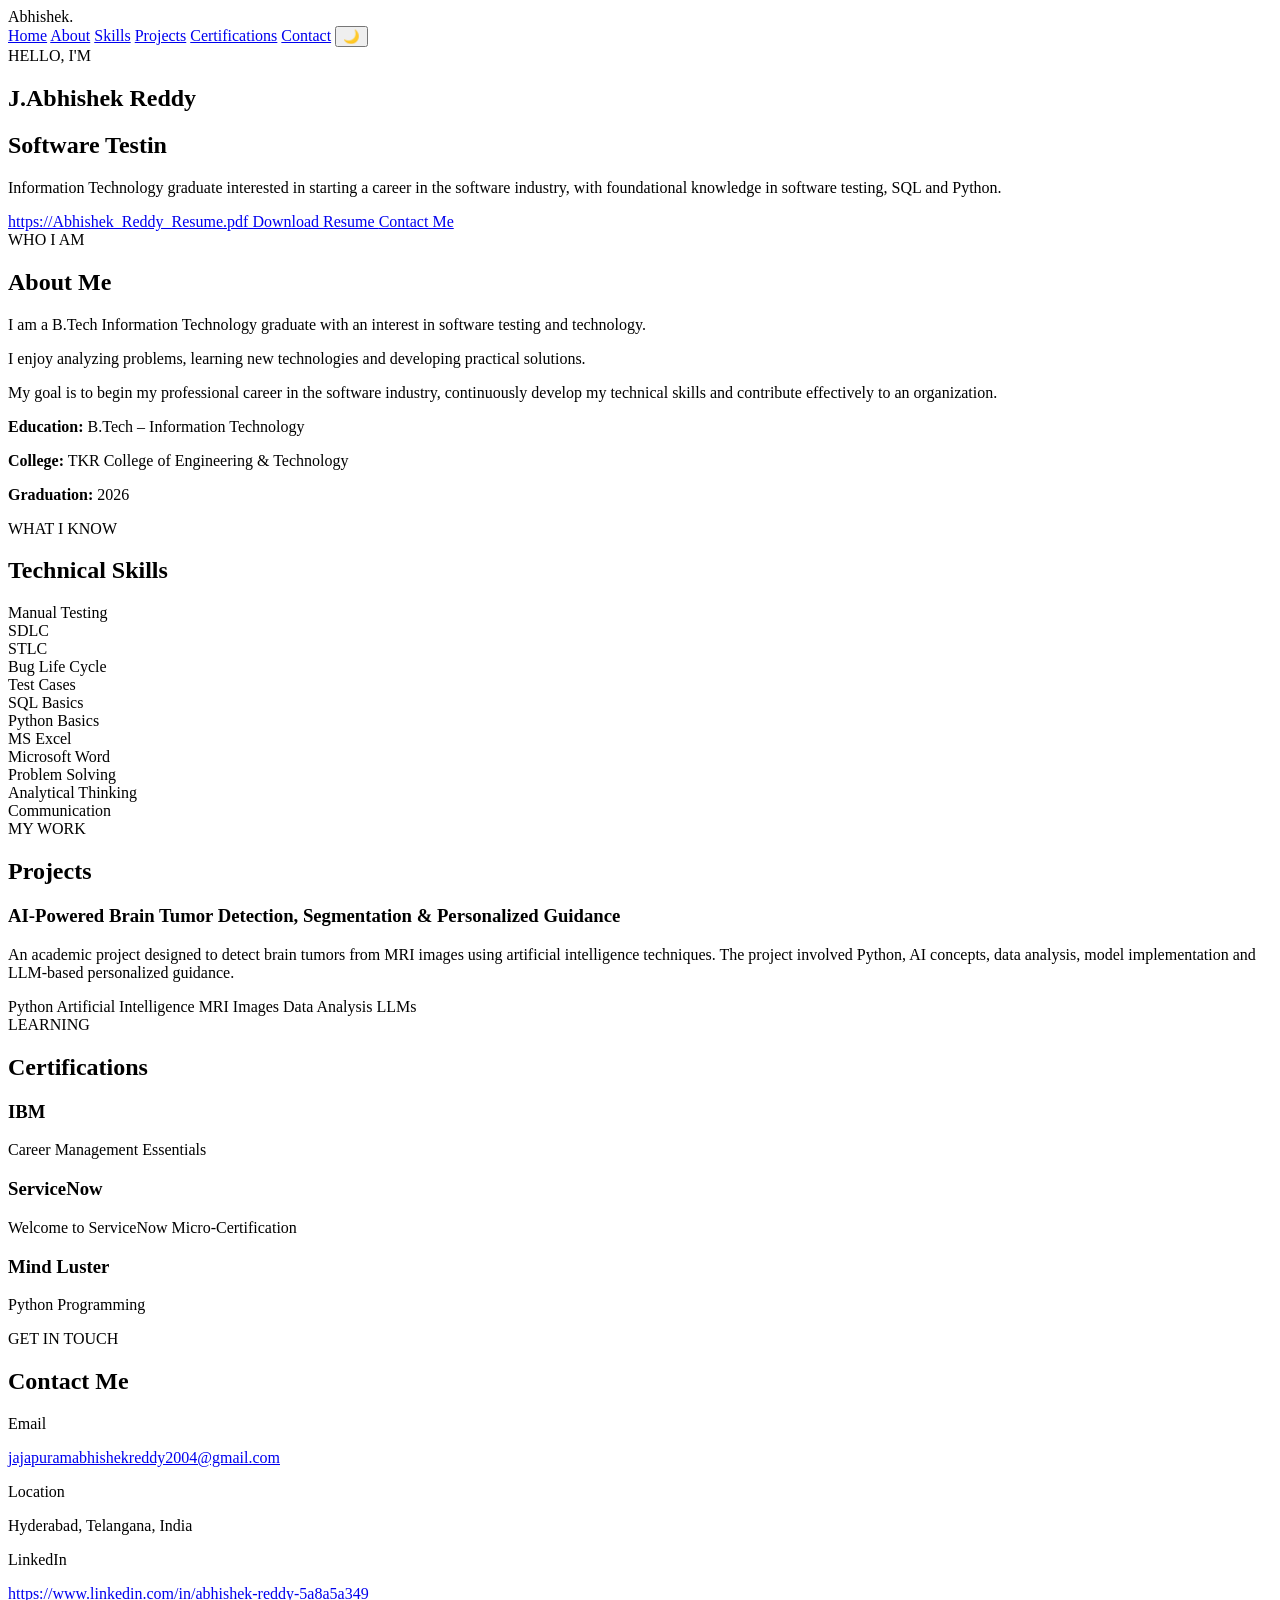
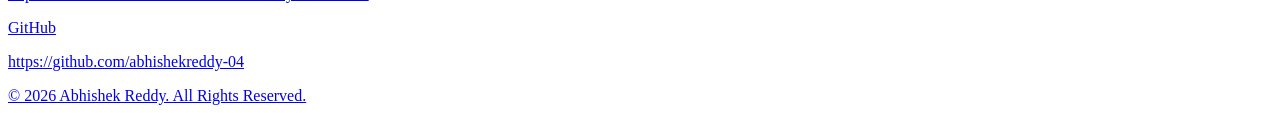
==== index.html @ 7a1afb16 "new commit" ====
<!DOCTYPE html>
<html lang="en">
<head>
  <meta charset="UTF-8" />
  <meta name="viewport"
  content="width=device-width, initial scale=1.0>

  <title>Abhishek Reddy | Portfolio</title>

 <link rel="stylesheet" href="style.css">
</head>
<body>
<nav>
  <div class="container nav-inner">

    <div class="logo">
      Abhishek<span>.</span>
    </div>

    <div class="nav-links">

      <a href="#home">Home</a>
      <a href="#about">About</a>
      <a href="#skills">Skills</a>
      <a href="#projects">Projects</a>
      <a href="#certifications">Certifications</a>
      <a href="#contact">Contact</a>
      
      <button class="theme-btn" onclick="toggleTheme()">🌙</button>

    </div>

  </div>
</nav>


<!-- HOME -->

<section class="hero" id="home">

  <div class="container hero-grid">

    <div>

      <div class="hello">HELLO, I'M</div>

      <h1>
        J.Abhishek
        <span class="gradient-text">Reddy</span>
      </h1>

      <h2 id="typing"></h2>

      <p>
        Information Technology graduate interested in starting
        a career in the software industry, with foundational
        knowledge in software testing, SQL and Python.
      </p>

      <div class="buttons">

        <a href="https://Abhishek_Reddy_Resume.pdf"
          target="_blank" class="btn btn-primary">
          https://Abhishek_Reddy_Resume.pdf
          Download Resume
        </a>

        <a href="#contact" class="btn">
          Contact Me
        </a>

      </div>

    </div>


    <div class="profile-box">

      <img
        src="profile.jpg"
        alt="Abhishek Reddy"
        onerror="this.style.display='none'"
      >

    </div>

  </div>

</section>


<!-- ABOUT -->

<section id="about" class="reveal">

  <div class="container">

    <div class="section-title">

      <span>WHO I AM</span>

      <h2>About Me</h2>

    </div>

    <div class="about-card">

      <p>
        I am a B.Tech Information Technology graduate with an
        interest in software testing and technology.
      </p>

      <p>
        I enjoy analyzing problems, learning new technologies
        and developing practical solutions.
      </p>

      <p>
        My goal is to begin my professional career in the
        software industry, continuously develop my technical
        skills and contribute effectively to an organization.
      </p>

      <p>
        <strong>Education:</strong>
        B.Tech – Information Technology
      </p>

      <p>
        <strong>College:</strong>
        TKR College of Engineering & Technology
      </p>

      <p>
        <strong>Graduation:</strong>
        2026
      </p>

    </div>

  </div>

</section>


<!-- SKILLS -->

<section id="skills" class="reveal">

  <div class="container">

    <div class="section-title">

      <span>WHAT I KNOW</span>

      <h2>Technical Skills</h2>

    </div>

    <div class="skills-grid">

      <div class="skill">Manual Testing</div>

      <div class="skill">SDLC</div>

      <div class="skill">STLC</div>

      <div class="skill">Bug Life Cycle</div>

      <div class="skill">Test Cases</div>

      <div class="skill">SQL Basics</div>

      <div class="skill">Python Basics</div>

      <div class="skill">MS Excel</div>

      <div class="skill">Microsoft Word</div>

      <div class="skill">Problem Solving</div>

      <div class="skill">Analytical Thinking</div>

      <div class="skill">Communication</div>

    </div>

  </div>

</section>


<!-- PROJECT -->

<section id="projects" class="reveal">

  <div class="container">

    <div class="section-title">

      <span>MY WORK</span>

      <h2>Projects</h2>

    </div>

    <div class="project-card">

      <h3>
        AI-Powered Brain Tumor Detection,
        Segmentation & Personalized Guidance
      </h3>

      <p>
        An academic project designed to detect brain tumors
        from MRI images using artificial intelligence techniques.
        The project involved Python, AI concepts, data analysis,
        model implementation and LLM-based personalized guidance.
      </p>

      <div class="tags">

        <span class="tag">Python</span>

        <span class="tag">Artificial Intelligence</span>

        <span class="tag">MRI Images</span>

        <span class="tag">Data Analysis</span>

        <span class="tag">LLMs</span>

      </div>

    </div>

  </div>

</section>


<!-- CERTIFICATIONS -->

<section id="certifications" class="reveal">

  <div class="container">

    <div class="section-title">

      <span>LEARNING</span>

      <h2>Certifications</h2>

    </div>

    <div class="cert-grid">

      <div class="certificate-card">

        <h3>IBM</h3>

        <p>
          Career Management Essentials
        </p>

      </div>


      <div class="certificate-card">

        <h3>ServiceNow</h3>

        <p>
          Welcome to ServiceNow Micro-Certification
        </p>

      </div>


      <div class="certificate-card">

        <h3>Mind Luster</h3>

        <p>
          Python Programming
        </p>

      </div>

    </div>

  </div>

</section>


<!-- CONTACT -->

<section id="contact" class="reveal">

  <div class="container">

    <div class="section-title">

      <span>GET IN TOUCH</span>

      <h2>Contact Me</h2>

    </div>

    <div class="contact-grid">

      <div class="contact-card">

        <span>Email</span>

        <p>
          <a href="https://mailto:jajapuramabhishekreddy2004@gmail.com">
            jajapuramabhishekreddy2004@gmail.com
          </a>
        </p>

      </div>


      <div class="contact-card">

        <span>Location</span>

        <p>
          Hyderabad, Telangana, India
        </p>

      </div>


      <div class="contact-card">

        <span>LinkedIn</span>

        <p>
          <a href="https://www.linkedin.com/in/abhishek-reddy-5a8a5a349"
            tearget="_blank">
          https://www.linkedin.com/in/abhishek-reddy-5a8a5a349
        </p>

      </div>


      <div class="contact-card">

        <span>GitHub</span>

        <p>
          <a href="https://github.com/abhishekreddy-04"
            target="_blank">
            https://github.com/abhishekreddy-04
        </p>

      </div>

    </div>

  </div>

</section>


<footer>

  © 2026 Abhishek Reddy.
  All Rights Reserved.

</footer>


<script>

  /* DARK / LIGHT MODE */

  function toggleTheme() {

    document.body.classList.toggle("light");

    const button =
      document.querySelector(".theme-btn");

    if(document.body.classList.contains("light")) {

      button.textContent = "☀️";

    } else {

      button.textContent = "🌙";

    }

  }


  /* TYPING EFFECT */

  const roles = [

    "Software Testing Enthusiast",

    "IT Graduate",

    "Manual Testing Learner",

    "Technology Enthusiast"

  ];

  let roleIndex = 0;

  let charIndex = 0;

  let deleting = false;


  function typeEffect() {

    const element =
      document.getElementById("typing");

    const currentRole =
      roles[roleIndex];


    if(!deleting) {

      element.textContent =
        currentRole.substring(0, charIndex++);

      if(charIndex > currentRole.length) {

        deleting = true;

        setTimeout(typeEffect, 1200);

        return;

      }

    } else {

      element.textContent =
        currentRole.substring(0, charIndex--);

      if(charIndex < 0) {

        deleting = false;

        roleIndex =
          (roleIndex + 1) % roles.length;

      }

    }

    setTimeout(
      typeEffect,
      deleting ? 45 : 90
    );

  }

  typeEffect();


  /* SCROLL ANIMATION */

  const reveals =
    document.querySelectorAll(".reveal");


  function revealSections() {

    reveals.forEach(section => {

      const windowHeight =
        window.innerHeight;

      const sectionTop =
        section.getBoundingClientRect().top;

      if(sectionTop <
        windowHeight - 100) {

        section.classList.add("active");

      }

    });

  }

  window.addEventListener(
    "scroll",
    revealSections
  );

  revealSections();

</script>

</body>
</html>
---- style.css ----
* {
      margin: 0;
      padding: 0;
      box-sizing: border-box;
      scroll-behavior: smooth;
    }

    :root {
      --bg: #08111f;
      --bg2: #0d1728;
      --card: rgba(255, 255, 255, 0.06);
      --text: #f5f7fb;
      --muted: #aeb9ca;
      --primary: #43d9bd;
      --secondary: #4da3ff;
      --border: rgba(255, 255, 255, 0.12);
    }

    body.light {
      --bg: #f6f8fc;
      --bg2: #ffffff;
      --card: rgba(0, 0, 0, 0.04);
      --text: #142033;
      --muted: #596579;
      --border: rgba(0, 0, 0, 0.1);
    }

    body {
      font-family: Arial, Helvetica, sans-serif;
      background:
        radial-gradient(circle at 20% 10%, rgba(77, 163, 255, 0.13), transparent 30%),
        radial-gradient(circle at 80% 30%, rgba(67, 217, 189, 0.12), transparent 30%),
        var(--bg);
      color: var(--text);
      line-height: 1.6;
      transition: 0.3s;
    }

    a {
      text-decoration: none;
      color: inherit;
    }

    .container {
      width: min(1100px, 90%);
      margin: auto;
    }

    /* NAVBAR */

    nav {
      position: fixed;
      top: 0;
      width: 100%;
      z-index: 1000;
      background: rgba(8, 17, 31, 0.85);
      backdrop-filter: blur(15px);
      border-bottom: 1px solid var(--border);
    }

    body.light nav {
      background: rgba(255, 255, 255, 0.9);
    }

    .nav-inner {
      height: 72px;
      display: flex;
      justify-content: space-between;
      align-items: center;
    }

    .logo {
      font-size: 23px;
      font-weight: 800;
    }

    .logo span {
      color: var(--primary);
    }

    .nav-links {
      display: flex;
      gap: 25px;
      align-items: center;
    }

    .nav-links a {
      color: var(--muted);
      font-weight: 600;
      transition: 0.3s;
    }

    .nav-links a:hover {
      color: var(--primary);
    }

    .theme-btn {
      border: 1px solid var(--border);
      background: var(--card);
      color: var(--text);
      padding: 9px 12px;
      border-radius: 10px;
      cursor: pointer;
    }

    /* HERO */

    .hero {
      min-height: 100vh;
      display: flex;
      align-items: center;
      padding-top: 100px;
    }

    .hero-grid {
      display: grid;
      grid-template-columns: 1.3fr 0.7fr;
      align-items: center;
      gap: 60px;
    }

    .hello {
      color: var(--primary);
      font-weight: bold;
      margin-bottom: 10px;
    }

    h1 {
      font-size: clamp(42px, 7vw, 72px);
      line-height: 1.05;
      margin-bottom: 20px;
    }

    .gradient-text {
      background: linear-gradient(90deg, var(--primary), var(--secondary));
      -webkit-background-clip: text;
      color: transparent;
    }

    .hero h2 {
      font-size: 24px;
      margin-bottom: 20px;
    }

    .hero p {
      color: var(--muted);
      max-width: 650px;
      margin-bottom: 30px;
      font-size: 17px;
    }

    .buttons {
      display: flex;
      gap: 15px;
      flex-wrap: wrap;
    }

    .btn {
      display: inline-block;
      padding: 13px 22px;
      border-radius: 12px;
      font-weight: 700;
      transition: 0.3s;
      border: 1px solid var(--border);
    }

    .btn-primary {
      background: linear-gradient(90deg, var(--primary), var(--secondary));
      color: #04111d;
      border: none;
    }

    .btn:hover {
      transform: translateY(-3px);
    }

    .profile-box {
      display: flex;
      justify-content: center;
    }

    .profile-box img {
      width: 300px;
      height: 300px;
      object-fit: cover;
      border-radius: 50%;
      border: 5px solid var(--primary);
      box-shadow: 0 0 50px rgba(67, 217, 189, 0.25);
    }

    /* SECTIONS */

    section {
      padding: 90px 0;
    }

    .section-title {
      text-align: center;
      margin-bottom: 50px;
    }

    .section-title span {
      color: var(--primary);
      font-weight: bold;
    }

    .section-title h2 {
      font-size: 38px;
      margin-top: 5px;
    }

    .about-card,
    .project-card,
    .certificate-card,
    .contact-card {
      background: var(--card);
      border: 1px solid var(--border);
      border-radius: 20px;
      padding: 28px;
      transition: 0.3s;
    }

    .about-card:hover,
    .project-card:hover,
    .certificate-card:hover,
    .contact-card:hover {
      transform: translateY(-5px);
    }

    .about-card p {
      color: var(--muted);
      margin-bottom: 15px;
    }

    /* SKILLS */

    .skills-grid {
      display: grid;
      grid-template-columns: repeat(4, 1fr);
      gap: 18px;
    }

    .skill {
      background: var(--card);
      border: 1px solid var(--border);
      padding: 20px;
      text-align: center;
      border-radius: 15px;
      font-weight: bold;
      transition: 0.3s;
    }

    .skill:hover {
      transform: translateY(-5px);
      border-color: var(--primary);
    }

    /* PROJECT */

    .project-card h3 {
      font-size: 24px;
      margin-bottom: 15px;
    }

    .project-card p {
      color: var(--muted);
      margin-bottom: 20px;
    }

    .tags {
      display: flex;
      flex-wrap: wrap;
      gap: 10px;
    }

    .tag {
      background: rgba(67, 217, 189, 0.12);
      color: var(--primary);
      padding: 7px 12px;
      border-radius: 50px;
      font-size: 14px;
    }

    /* CERTIFICATIONS */

    .cert-grid {
      display: grid;
      grid-template-columns: repeat(3, 1fr);
      gap: 20px;
    }

    .certificate-card h3 {
      margin-bottom: 8px;
    }

    .certificate-card p {
      color: var(--muted);
    }

    /* CONTACT */

    .contact-grid {
      display: grid;
      grid-template-columns: repeat(2, 1fr);
      gap: 20px;
    }

    .contact-card span {
      color: var(--primary);
      font-weight: bold;
    }

    .contact-card p {
      margin-top: 5px;
      color: var(--muted);
    }

    /* FOOTER */

    footer {
      text-align: center;
      padding: 30px;
      border-top: 1px solid var(--border);
      color: var(--muted);
    }

    /* SCROLL ANIMATION */

    .reveal {
      opacity: 0;
      transform: translateY(30px);
      transition: 0.7s;
    }

    .reveal.active {
      opacity: 1;
      transform: translateY(0);
    }

    /* RESPONSIVE */

    @media(max-width: 850px) {

      .nav-links a {
        display: none;
      }

      .hero-grid {
        grid-template-columns: 1fr;
        text-align: center;
      }

      .hero p {
        margin-left: auto;
        margin-right: auto;
      }

      .buttons {
        justify-content: center;
      }

      .profile-box {
        order: -1;
      }

      .profile-box img {
        width: 220px;
        height: 220px;
      }

      .skills-grid {
        grid-template-columns: repeat(2, 1fr);
      }

      .cert-grid {
        grid-template-columns: 1fr;
      }

      .contact-grid {
        grid-template-columns: 1fr;
      }
    }

    @media(max-width: 500px) {

      .skills-grid {
        grid-template-columns: 1fr;
      }

      h1 {
        font-size: 43px;
      }
    }
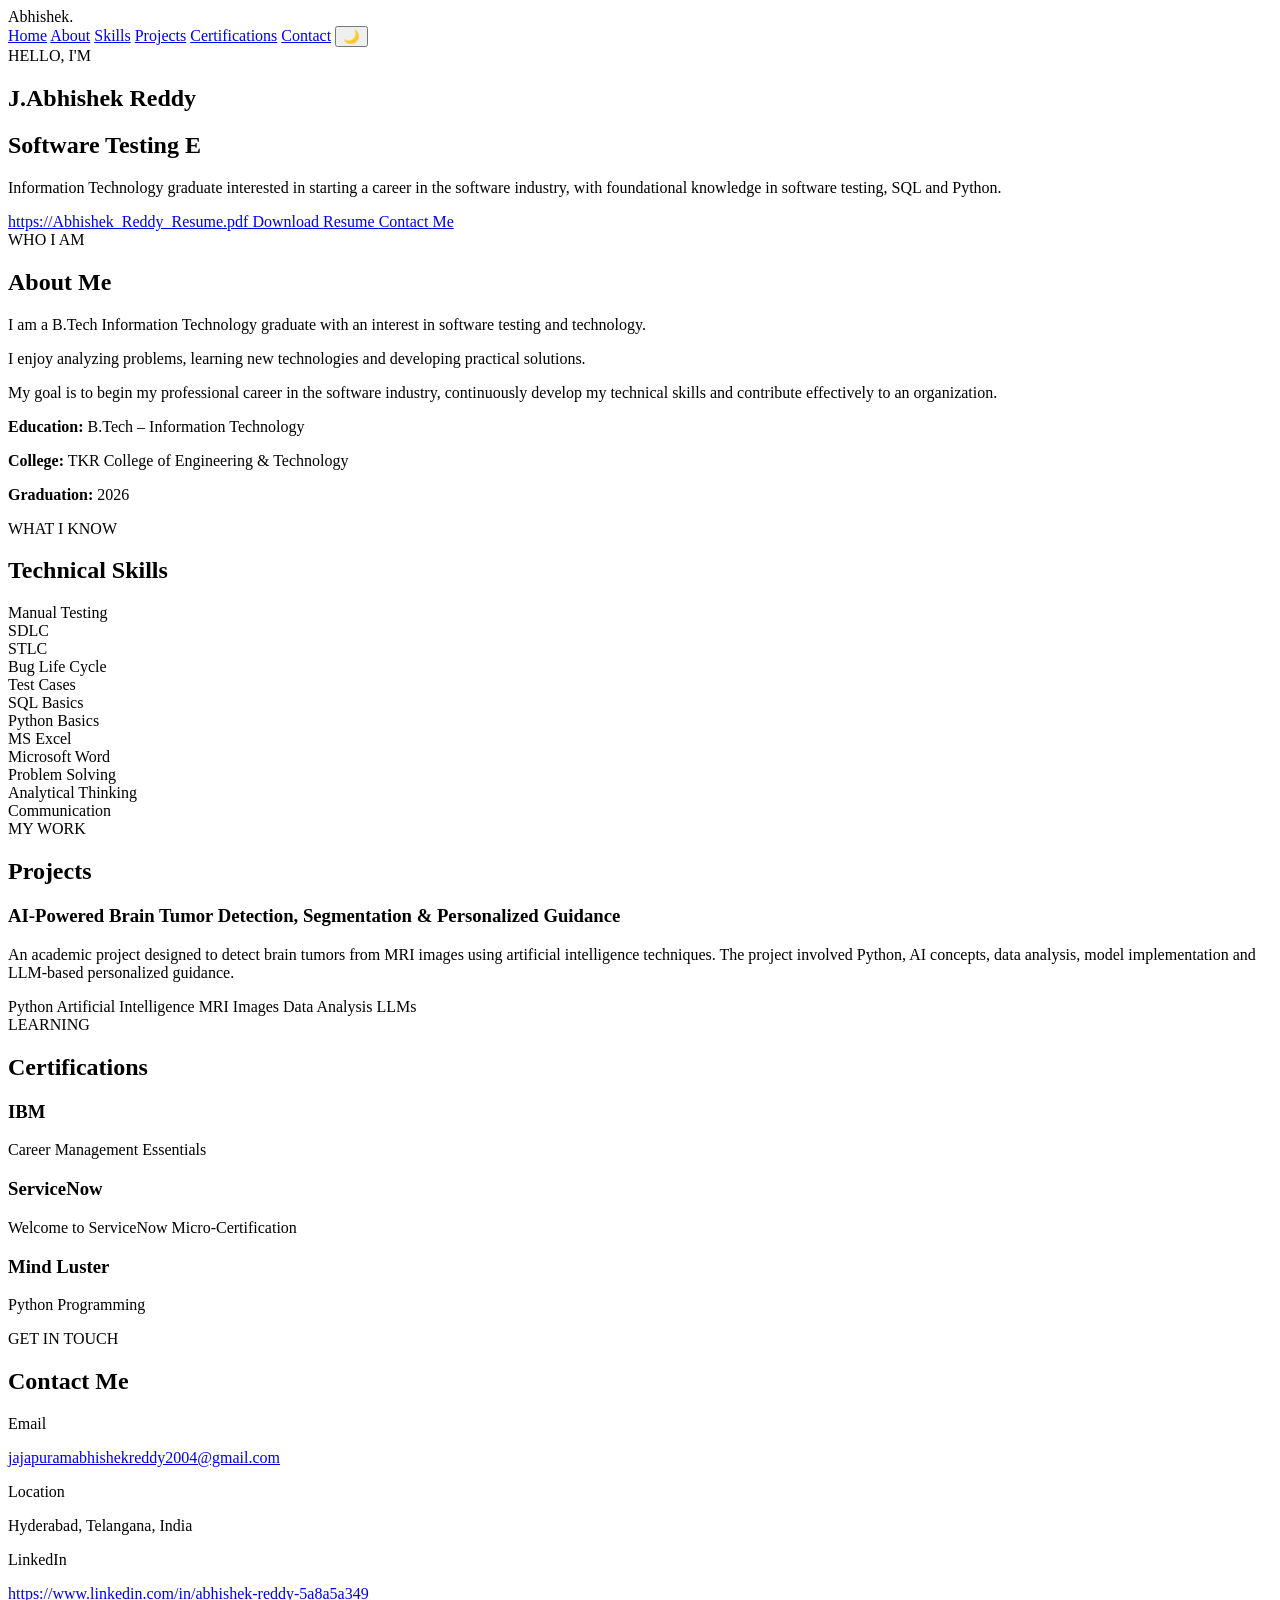
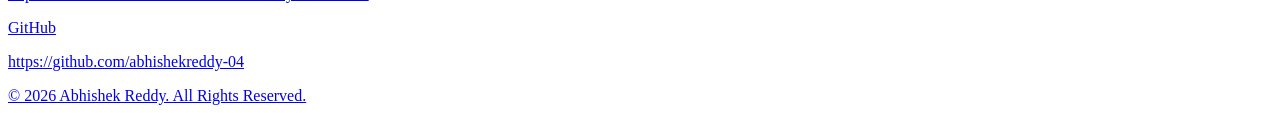
==== commit 382b7a59: "Fix HTML formatting in index.html" ====
--- a/index.html
+++ b/index.html
@@ -8,6 +8,7 @@
   <title>Abhishek Reddy | Portfolio</title>
 
  <link rel="stylesheet" href="style.css">
+  
 </head>
 <body>
 <nav>
@@ -506,4 +507,4 @@
 </script>
 
 </body>
-</html>+</html>
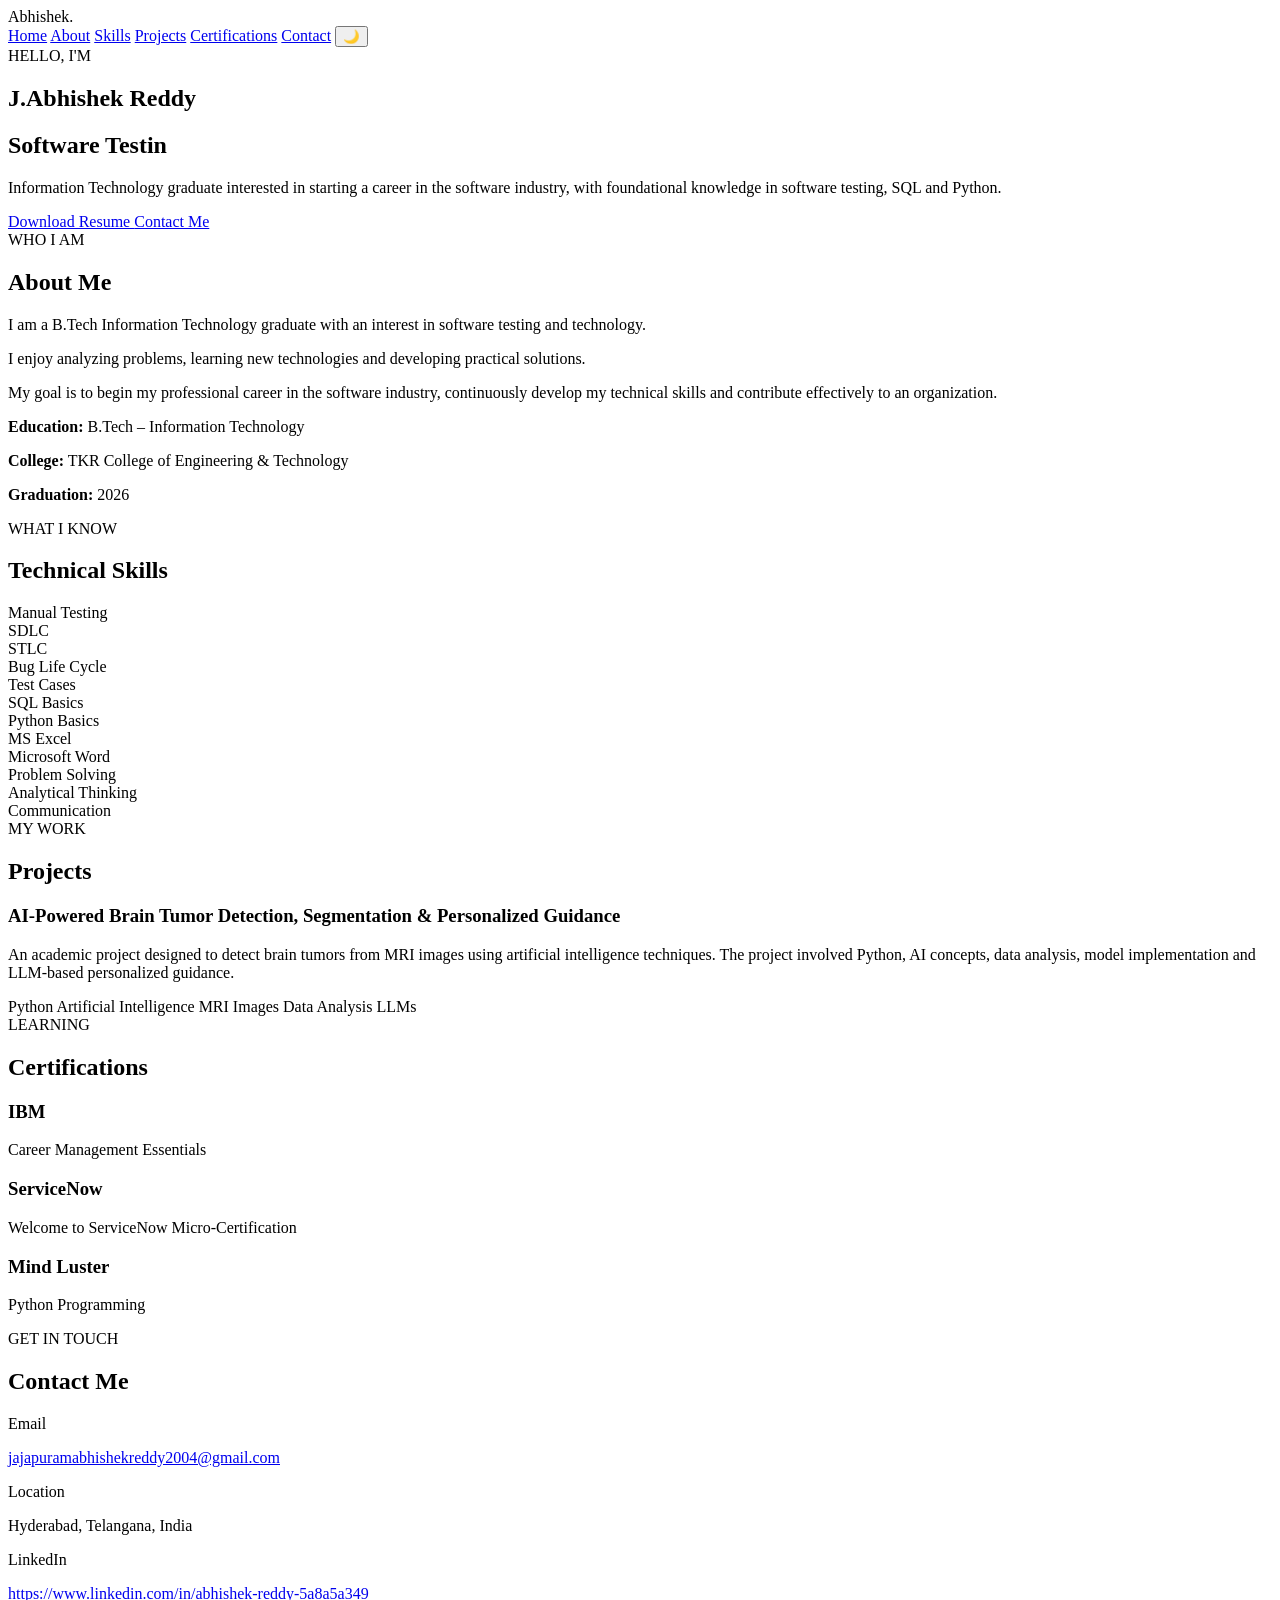
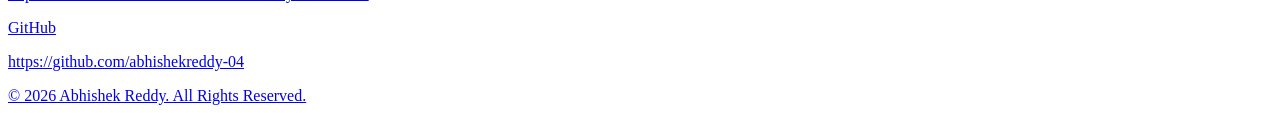
==== commit 2d2f6eb2: "Rename Index.Html to index.html" ====
--- a/index.html
+++ b/index.html
@@ -2,15 +2,19 @@
 <html lang="en">
 <head>
   <meta charset="UTF-8" />
-  <meta name="viewport"
-  content="width=device-width, initial scale=1.0>
+  <meta name="viewport" content="width=device-width, initial-scale=1.0" />
 
   <title>Abhishek Reddy | Portfolio</title>
 
- <link rel="stylesheet" href="style.css">
-  
+  <meta
+    name="description"
+    content="Portfolio of Abhishek Reddy - Information Technology graduate interested in software testing and technology."
+  />
+
 </head>
+
 <body>
+
 <nav>
   <div class="container nav-inner">
 
@@ -26,7 +30,7 @@
       <a href="#projects">Projects</a>
       <a href="#certifications">Certifications</a>
       <a href="#contact">Contact</a>
-      
+
       <button class="theme-btn" onclick="toggleTheme()">🌙</button>
 
     </div>
@@ -62,7 +66,6 @@
 
         <a href="https://Abhishek_Reddy_Resume.pdf"
           target="_blank" class="btn btn-primary">
-          https://Abhishek_Reddy_Resume.pdf
           Download Resume
         </a>
 
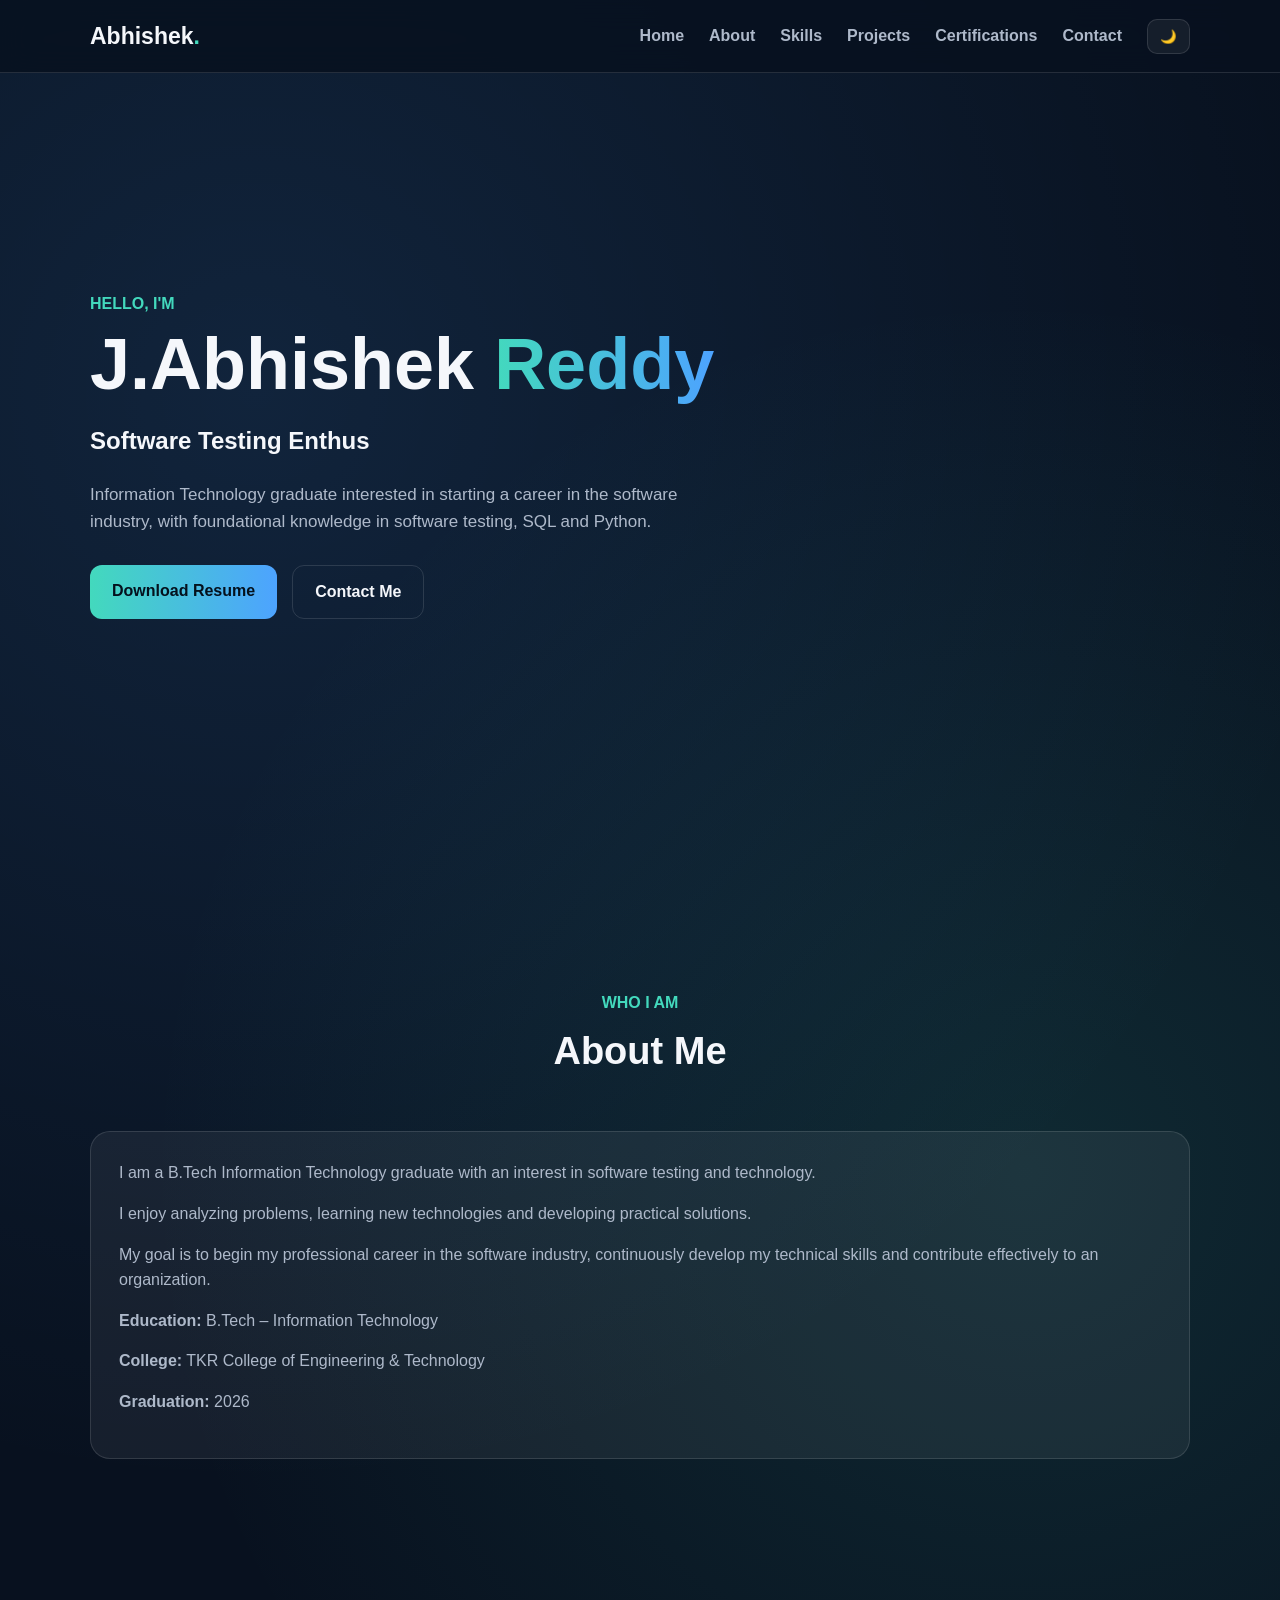
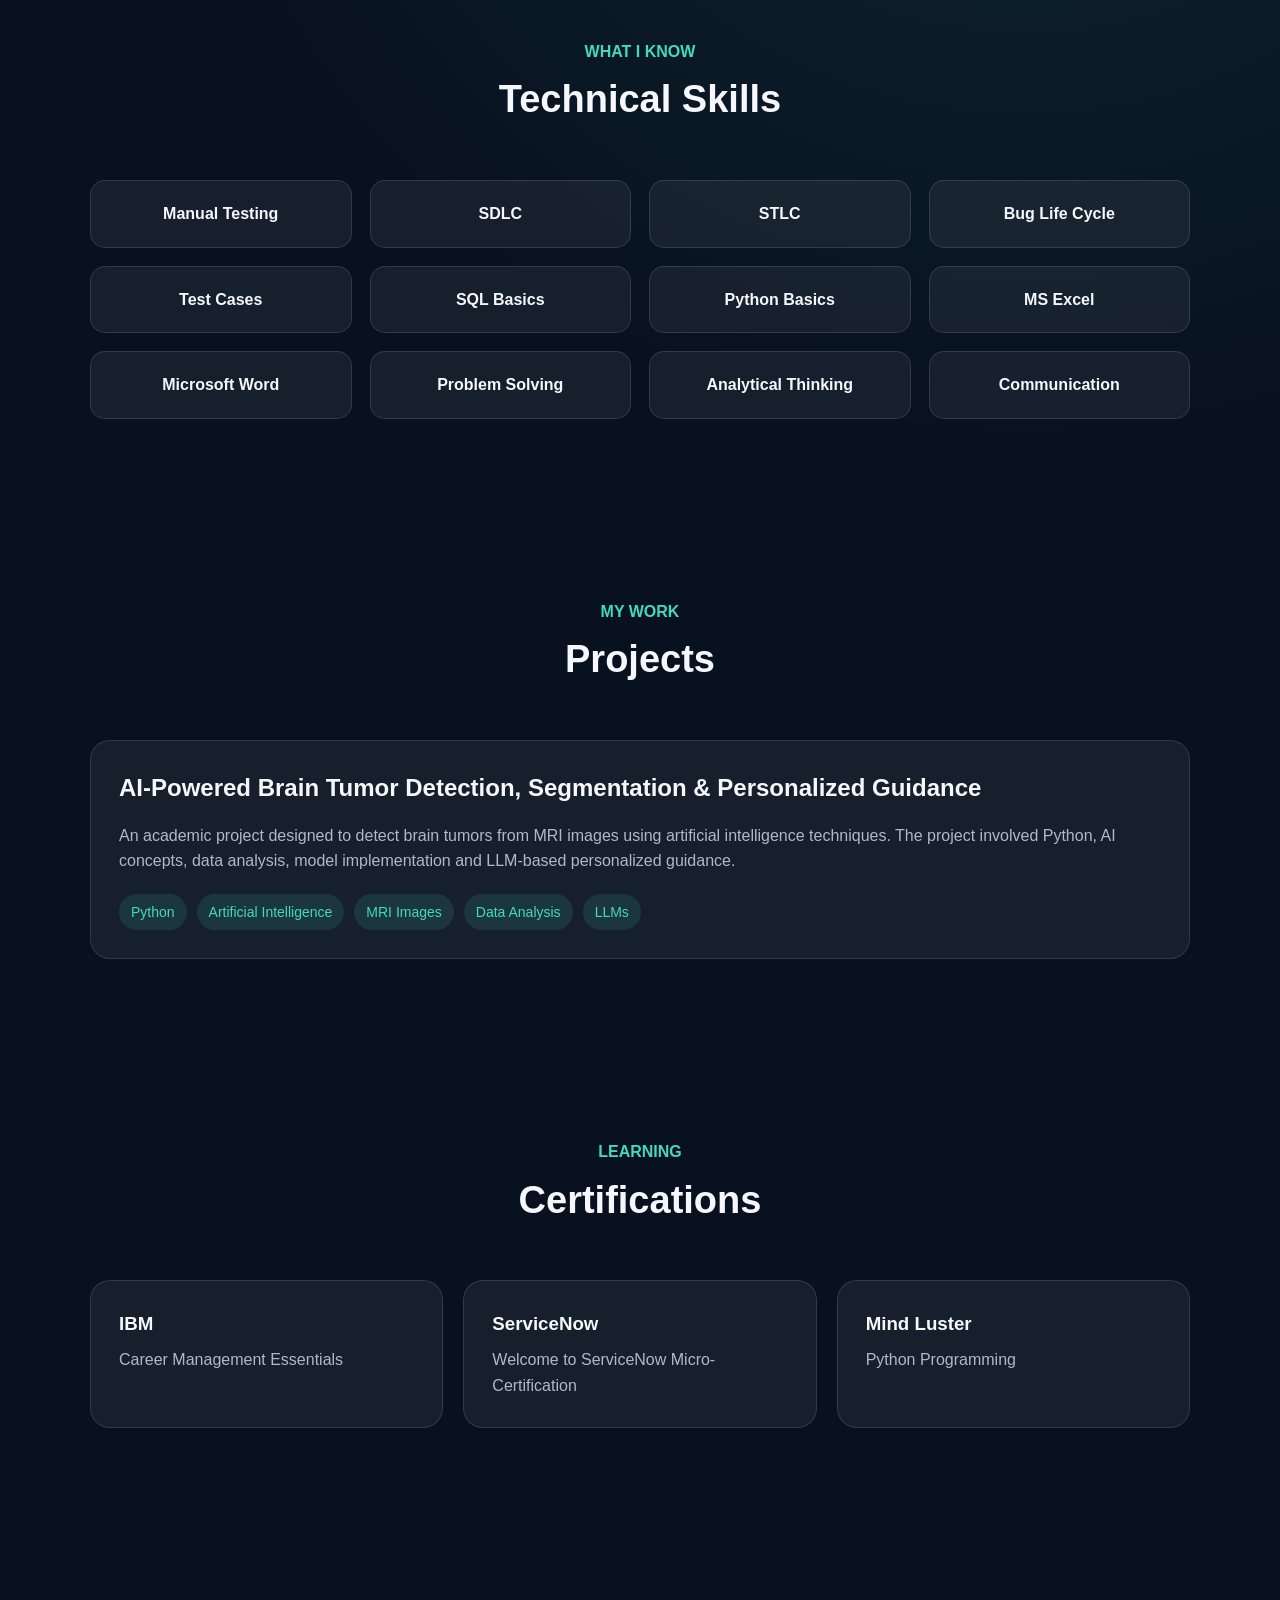
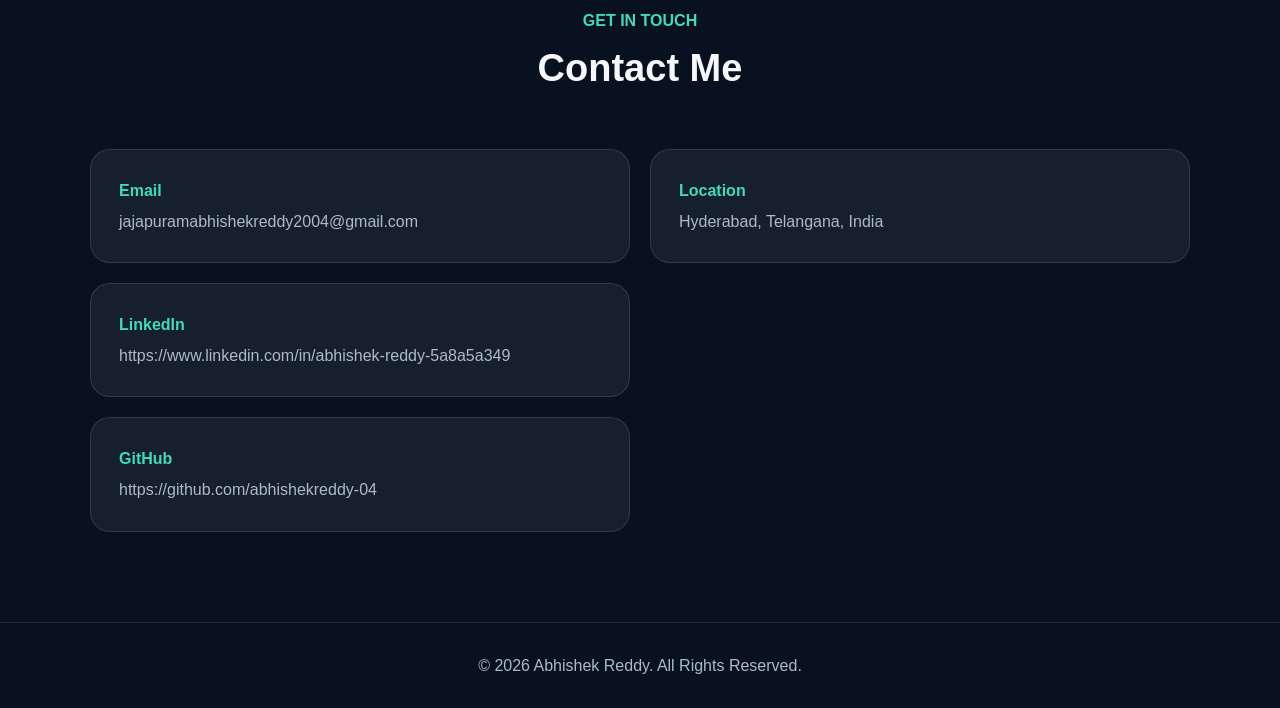
==== commit f9861ae4: "Add stylesheet link to index.html Added a link to the stylesheet for styling." ====
--- a/index.html
+++ b/index.html
@@ -10,7 +10,9 @@
     name="description"
     content="Portfolio of Abhishek Reddy - Information Technology graduate interested in software testing and technology."
   />
-
+  
+<link rel="stylesheet"  href="style.css">
+  
 </head>
 
 <body>
--- a/style.css
+++ b/style.css
@@ -0,0 +1,394 @@
+
+    * {
+      margin: 0;
+      padding: 0;
+      box-sizing: border-box;
+      scroll-behavior: smooth;
+    }
+
+    :root {
+      --bg: #08111f;
+      --bg2: #0d1728;
+      --card: rgba(255, 255, 255, 0.06);
+      --text: #f5f7fb;
+      --muted: #aeb9ca;
+      --primary: #43d9bd;
+      --secondary: #4da3ff;
+      --border: rgba(255, 255, 255, 0.12);
+    }
+
+    body.light {
+      --bg: #f6f8fc;
+      --bg2: #ffffff;
+      --card: rgba(0, 0, 0, 0.04);
+      --text: #142033;
+      --muted: #596579;
+      --border: rgba(0, 0, 0, 0.1);
+    }
+
+    body {
+      font-family: Arial, Helvetica, sans-serif;
+      background:
+        radial-gradient(circle at 20% 10%, rgba(77, 163, 255, 0.13), transparent 30%),
+        radial-gradient(circle at 80% 30%, rgba(67, 217, 189, 0.12), transparent 30%),
+        var(--bg);
+      color: var(--text);
+      line-height: 1.6;
+      transition: 0.3s;
+    }
+
+    a {
+      text-decoration: none;
+      color: inherit;
+    }
+
+    .container {
+      width: min(1100px, 90%);
+      margin: auto;
+    }
+
+    /* NAVBAR */
+
+    nav {
+      position: fixed;
+      top: 0;
+      width: 100%;
+      z-index: 1000;
+      background: rgba(8, 17, 31, 0.85);
+      backdrop-filter: blur(15px);
+      border-bottom: 1px solid var(--border);
+    }
+
+    body.light nav {
+      background: rgba(255, 255, 255, 0.9);
+    }
+
+    .nav-inner {
+      height: 72px;
+      display: flex;
+      justify-content: space-between;
+      align-items: center;
+    }
+
+    .logo {
+      font-size: 23px;
+      font-weight: 800;
+    }
+
+    .logo span {
+      color: var(--primary);
+    }
+
+    .nav-links {
+      display: flex;
+      gap: 25px;
+      align-items: center;
+    }
+
+    .nav-links a {
+      color: var(--muted);
+      font-weight: 600;
+      transition: 0.3s;
+    }
+
+    .nav-links a:hover {
+      color: var(--primary);
+    }
+
+    .theme-btn {
+      border: 1px solid var(--border);
+      background: var(--card);
+      color: var(--text);
+      padding: 9px 12px;
+      border-radius: 10px;
+      cursor: pointer;
+    }
+
+    /* HERO */
+
+    .hero {
+      min-height: 100vh;
+      display: flex;
+      align-items: center;
+      padding-top: 100px;
+    }
+
+    .hero-grid {
+      display: grid;
+      grid-template-columns: 1.3fr 0.7fr;
+      align-items: center;
+      gap: 60px;
+    }
+
+    .hello {
+      color: var(--primary);
+      font-weight: bold;
+      margin-bottom: 10px;
+    }
+
+    h1 {
+      font-size: clamp(42px, 7vw, 72px);
+      line-height: 1.05;
+      margin-bottom: 20px;
+    }
+
+    .gradient-text {
+      background: linear-gradient(90deg, var(--primary), var(--secondary));
+      -webkit-background-clip: text;
+      color: transparent;
+    }
+
+    .hero h2 {
+      font-size: 24px;
+      margin-bottom: 20px;
+    }
+
+    .hero p {
+      color: var(--muted);
+      max-width: 650px;
+      margin-bottom: 30px;
+      font-size: 17px;
+    }
+
+    .buttons {
+      display: flex;
+      gap: 15px;
+      flex-wrap: wrap;
+    }
+
+    .btn {
+      display: inline-block;
+      padding: 13px 22px;
+      border-radius: 12px;
+      font-weight: 700;
+      transition: 0.3s;
+      border: 1px solid var(--border);
+    }
+
+    .btn-primary {
+      background: linear-gradient(90deg, var(--primary), var(--secondary));
+      color: #04111d;
+      border: none;
+    }
+
+    .btn:hover {
+      transform: translateY(-3px);
+    }
+
+    .profile-box {
+      display: flex;
+      justify-content: center;
+    }
+
+    .profile-box img {
+      width: 300px;
+      height: 300px;
+      object-fit: cover;
+      border-radius: 50%;
+      border: 5px solid var(--primary);
+      box-shadow: 0 0 50px rgba(67, 217, 189, 0.25);
+    }
+
+    /* SECTIONS */
+
+    section {
+      padding: 90px 0;
+    }
+
+    .section-title {
+      text-align: center;
+      margin-bottom: 50px;
+    }
+
+    .section-title span {
+      color: var(--primary);
+      font-weight: bold;
+    }
+
+    .section-title h2 {
+      font-size: 38px;
+      margin-top: 5px;
+    }
+
+    .about-card,
+    .project-card,
+    .certificate-card,
+    .contact-card {
+      background: var(--card);
+      border: 1px solid var(--border);
+      border-radius: 20px;
+      padding: 28px;
+      transition: 0.3s;
+    }
+
+    .about-card:hover,
+    .project-card:hover,
+    .certificate-card:hover,
+    .contact-card:hover {
+      transform: translateY(-5px);
+    }
+
+    .about-card p {
+      color: var(--muted);
+      margin-bottom: 15px;
+    }
+
+    /* SKILLS */
+
+    .skills-grid {
+      display: grid;
+      grid-template-columns: repeat(4, 1fr);
+      gap: 18px;
+    }
+
+    .skill {
+      background: var(--card);
+      border: 1px solid var(--border);
+      padding: 20px;
+      text-align: center;
+      border-radius: 15px;
+      font-weight: bold;
+      transition: 0.3s;
+    }
+
+    .skill:hover {
+      transform: translateY(-5px);
+      border-color: var(--primary);
+    }
+
+    /* PROJECT */
+
+    .project-card h3 {
+      font-size: 24px;
+      margin-bottom: 15px;
+    }
+
+    .project-card p {
+      color: var(--muted);
+      margin-bottom: 20px;
+    }
+
+    .tags {
+      display: flex;
+      flex-wrap: wrap;
+      gap: 10px;
+    }
+
+    .tag {
+      background: rgba(67, 217, 189, 0.12);
+      color: var(--primary);
+      padding: 7px 12px;
+      border-radius: 50px;
+      font-size: 14px;
+    }
+
+    /* CERTIFICATIONS */
+
+    .cert-grid {
+      display: grid;
+      grid-template-columns: repeat(3, 1fr);
+      gap: 20px;
+    }
+
+    .certificate-card h3 {
+      margin-bottom: 8px;
+    }
+
+    .certificate-card p {
+      color: var(--muted);
+    }
+
+    /* CONTACT */
+
+    .contact-grid {
+      display: grid;
+      grid-template-columns: repeat(2, 1fr);
+      gap: 20px;
+    }
+
+    .contact-card span {
+      color: var(--primary);
+      font-weight: bold;
+    }
+
+    .contact-card p {
+      margin-top: 5px;
+      color: var(--muted);
+    }
+
+    /* FOOTER */
+
+    footer {
+      text-align: center;
+      padding: 30px;
+      border-top: 1px solid var(--border);
+      color: var(--muted);
+    }
+
+    /* SCROLL ANIMATION */
+
+    .reveal {
+      opacity: 0;
+      transform: translateY(30px);
+      transition: 0.7s;
+    }
+
+    .reveal.active {
+      opacity: 1;
+      transform: translateY(0);
+    }
+
+    /* RESPONSIVE */
+
+    @media(max-width: 850px) {
+
+      .nav-links a {
+        display: none;
+      }
+
+      .hero-grid {
+        grid-template-columns: 1fr;
+        text-align: center;
+      }
+
+      .hero p {
+        margin-left: auto;
+        margin-right: auto;
+      }
+
+      .buttons {
+        justify-content: center;
+      }
+
+      .profile-box {
+        order: -1;
+      }
+
+      .profile-box img {
+        width: 220px;
+        height: 220px;
+      }
+
+      .skills-grid {
+        grid-template-columns: repeat(2, 1fr);
+      }
+
+      .cert-grid {
+        grid-template-columns: 1fr;
+      }
+
+      .contact-grid {
+        grid-template-columns: 1fr;
+      }
+    }
+
+    @media(max-width: 500px) {
+
+      .skills-grid {
+        grid-template-columns: 1fr;
+      }
+
+      h1 {
+        font-size: 43px;
+      }
+    }
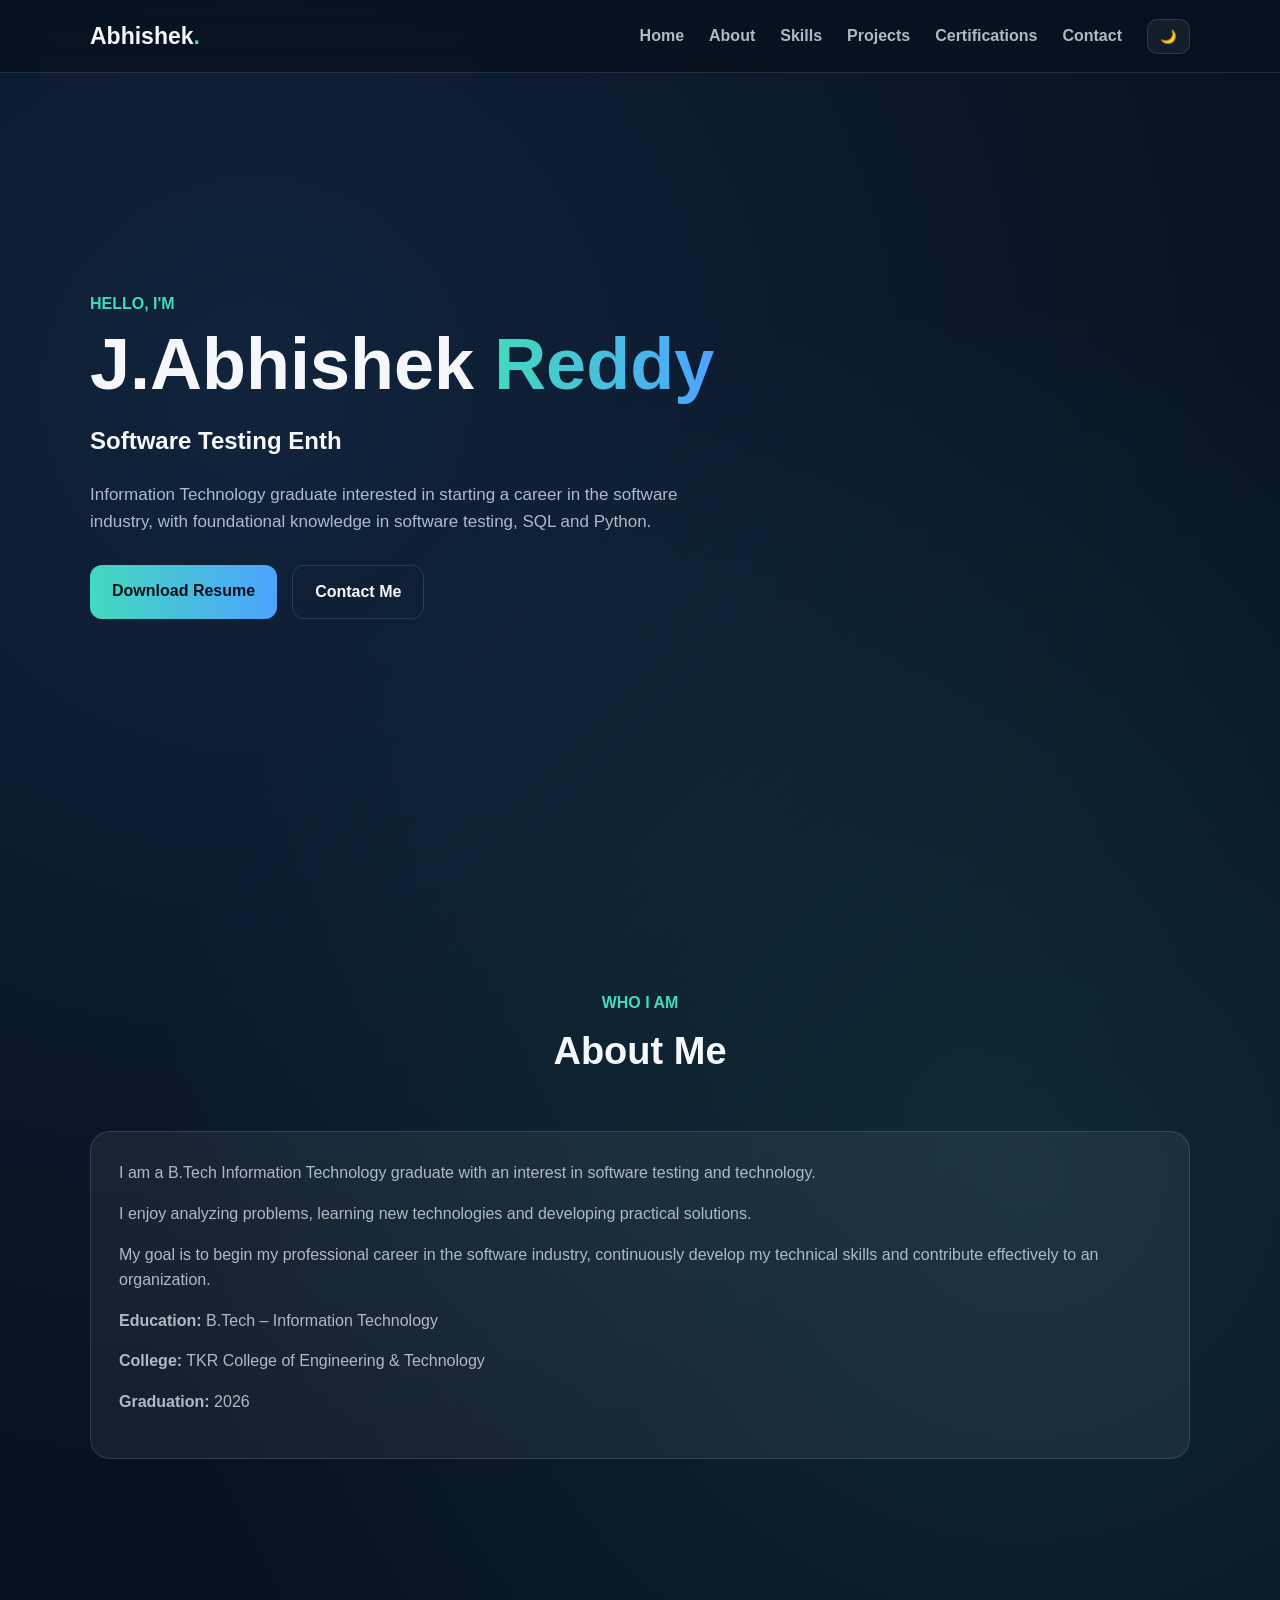
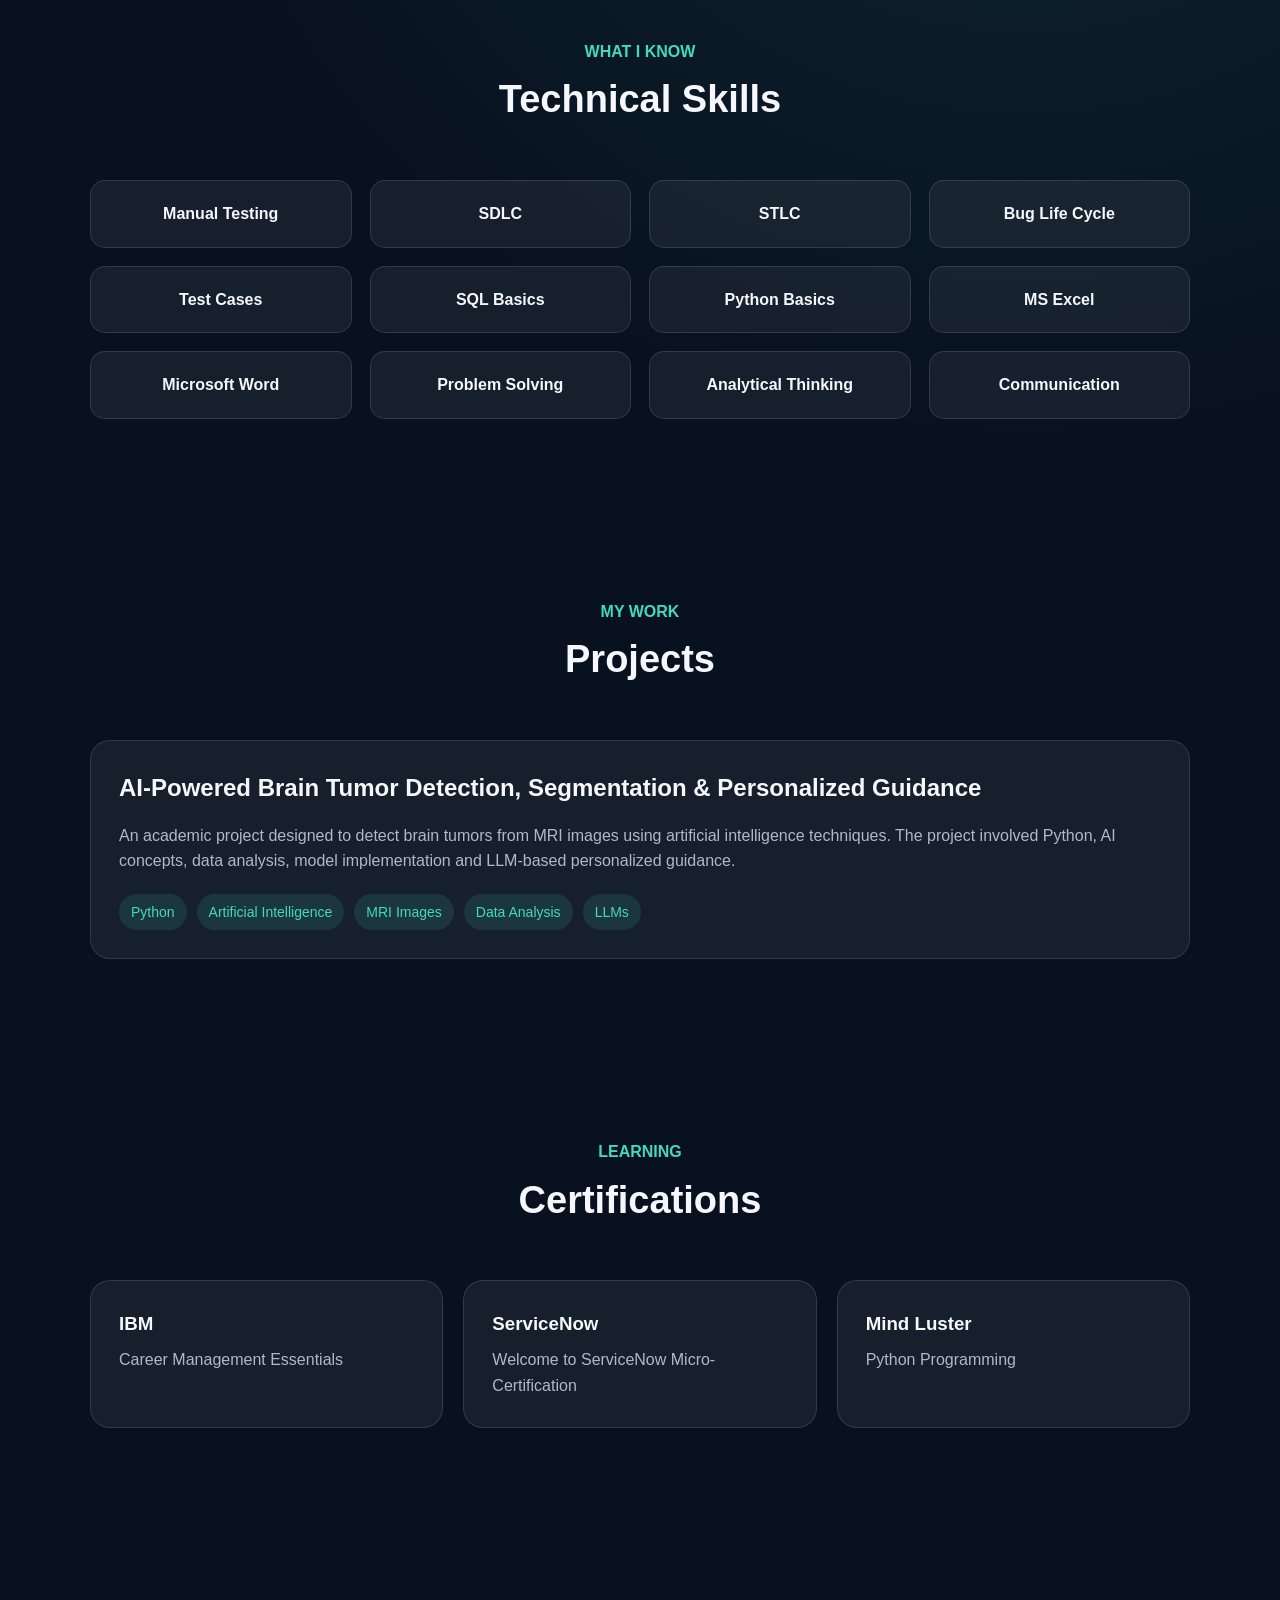
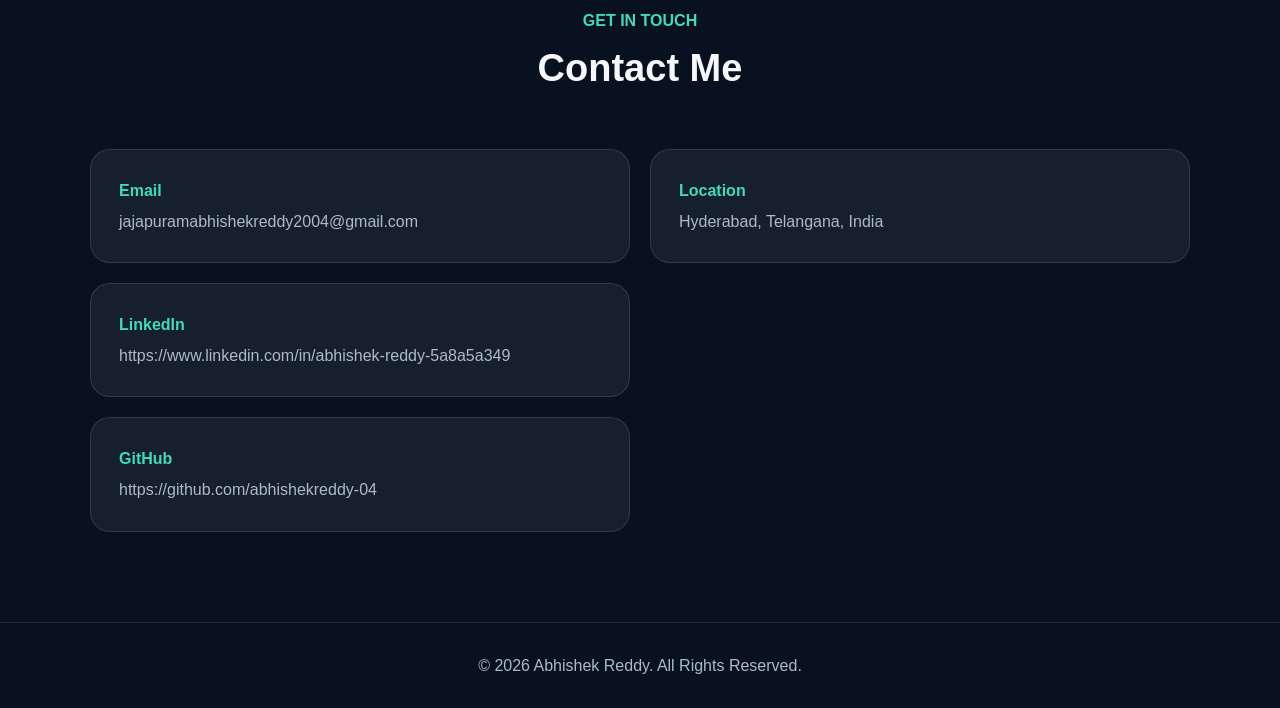
==== commit 47dd0a7f: "Fix stylesheet link path in index.html" ====
--- a/index.html
+++ b/index.html
@@ -11,7 +11,7 @@
     content="Portfolio of Abhishek Reddy - Information Technology graduate interested in software testing and technology."
   />
   
-<link rel="stylesheet"  href="style.css">
+<link rel="stylesheet"  href="./style.css">
   
 </head>
 
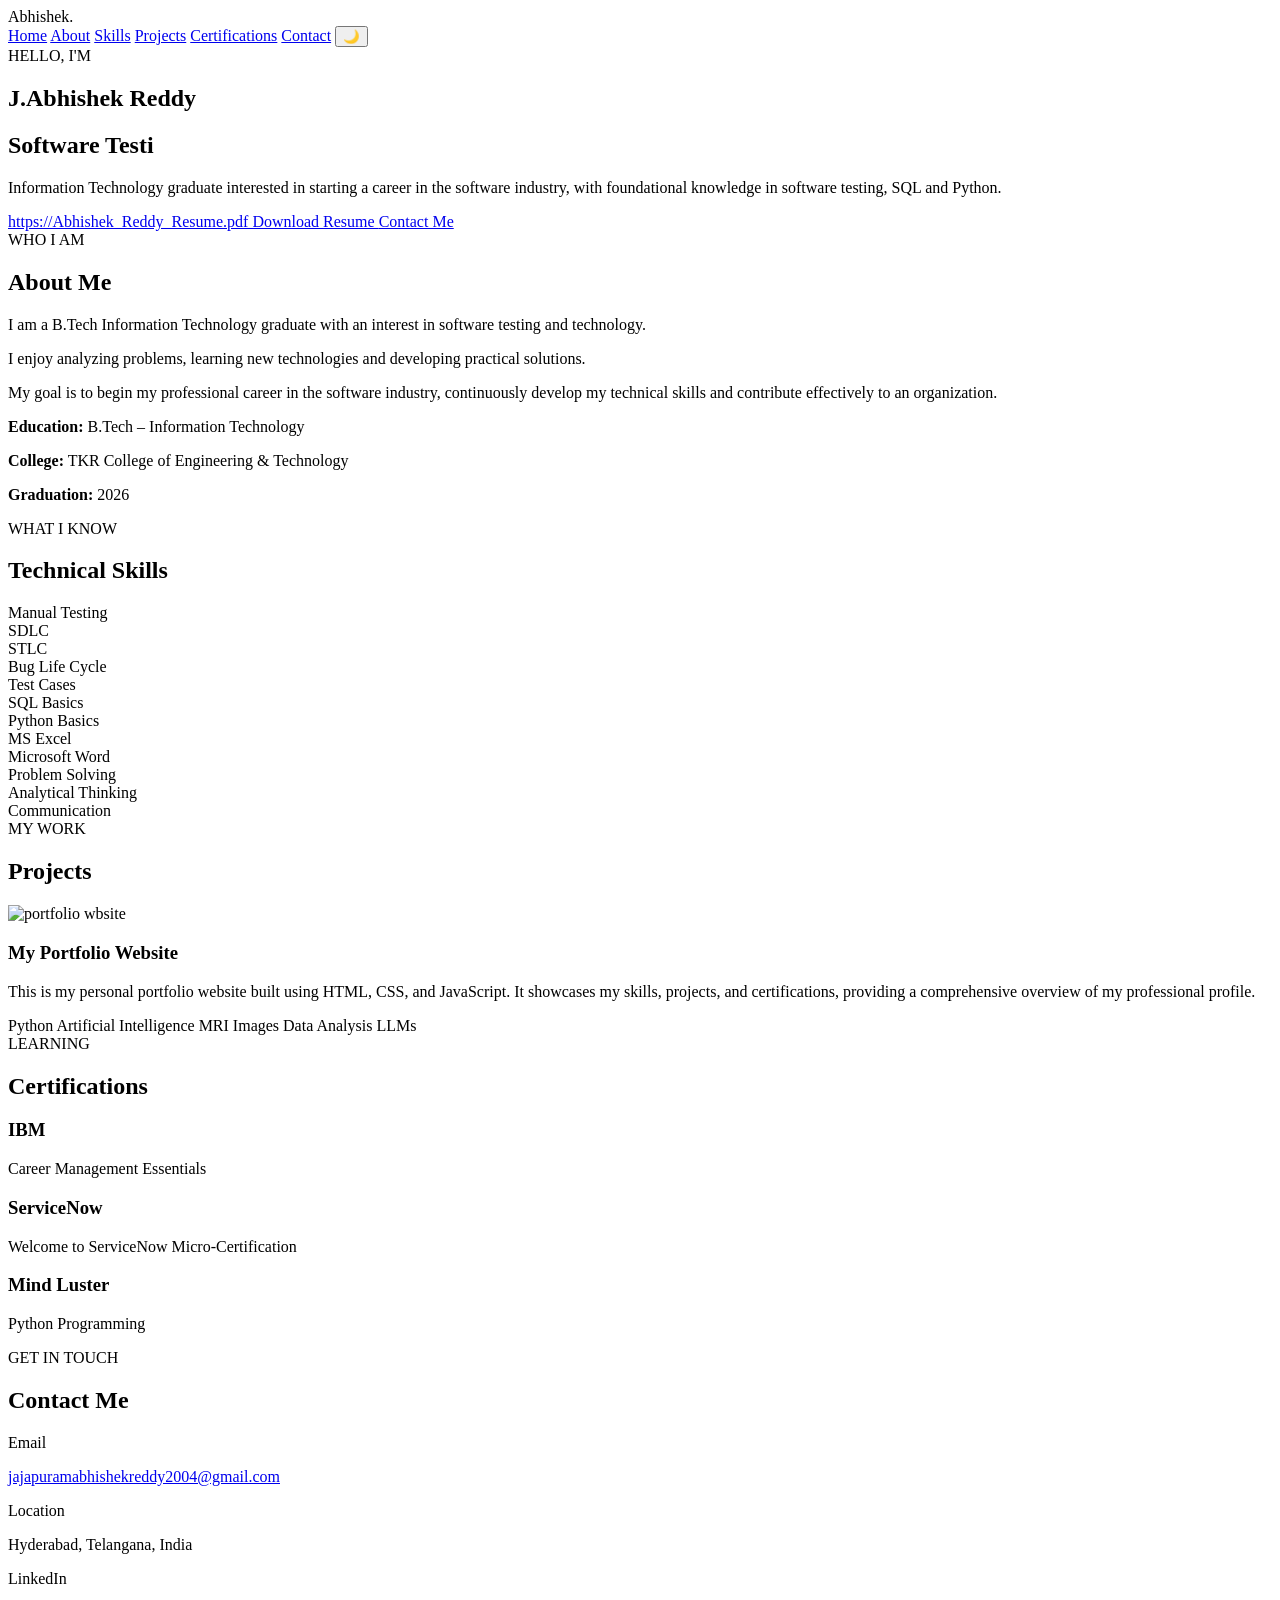
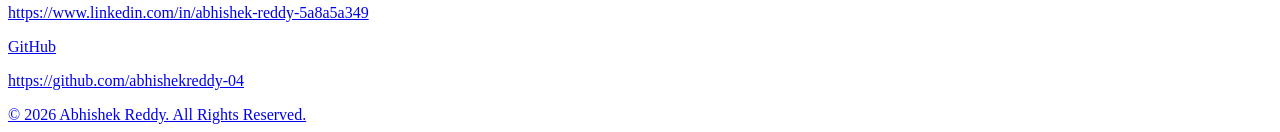
==== commit 9ad8a0fd: "added project screenshots" ====
--- a/index.html
+++ b/index.html
@@ -2,21 +2,14 @@
 <html lang="en">
 <head>
   <meta charset="UTF-8" />
-  <meta name="viewport" content="width=device-width, initial-scale=1.0" />
+  <meta name="viewport"
+  content="width=device-width, initial scale=1.0>
 
   <title>Abhishek Reddy | Portfolio</title>
 
-  <meta
-    name="description"
-    content="Portfolio of Abhishek Reddy - Information Technology graduate interested in software testing and technology."
-  />
-  
-<link rel="stylesheet"  href="./style.css">
-  
+ <link rel="stylesheet" href="style.css">
 </head>
-
 <body>
-
 <nav>
   <div class="container nav-inner">
 
@@ -32,7 +25,7 @@
       <a href="#projects">Projects</a>
       <a href="#certifications">Certifications</a>
       <a href="#contact">Contact</a>
-
+      
       <button class="theme-btn" onclick="toggleTheme()">🌙</button>
 
     </div>
@@ -68,6 +61,7 @@
 
         <a href="https://Abhishek_Reddy_Resume.pdf"
           target="_blank" class="btn btn-primary">
+          https://Abhishek_Reddy_Resume.pdf
           Download Resume
         </a>
 
@@ -211,19 +205,15 @@
     </div>
 
     <div class="project-card">
+      <img src="Images/Homepage.png" alt="portfolio wbsite" class="project-img">
 
       <h3>
-        AI-Powered Brain Tumor Detection,
-        Segmentation & Personalized Guidance
+        My Portfolio Website 
       </h3>
 
       <p>
-        An academic project designed to detect brain tumors
-        from MRI images using artificial intelligence techniques.
-        The project involved Python, AI concepts, data analysis,
-        model implementation and LLM-based personalized guidance.
-      </p>
-
+        This is my personal portfolio website built using HTML, CSS, and JavaScript. It showcases my skills, projects, and certifications, providing a comprehensive overview of my professional profile.
+      </p>
       <div class="tags">
 
         <span class="tag">Python</span>
@@ -512,4 +502,4 @@
 </script>
 
 </body>
-</html>
+</html>
--- a/style.css
+++ b/style.css
@@ -391,4 +391,13 @@
       h1 {
         font-size: 43px;
       }
-    }+    }
+
+    .project-img {
+      width: 100%;
+      height: auto;
+      border-radius: 15px;
+      margin-bottom: 15px;
+      display: block;
+    }
+  }
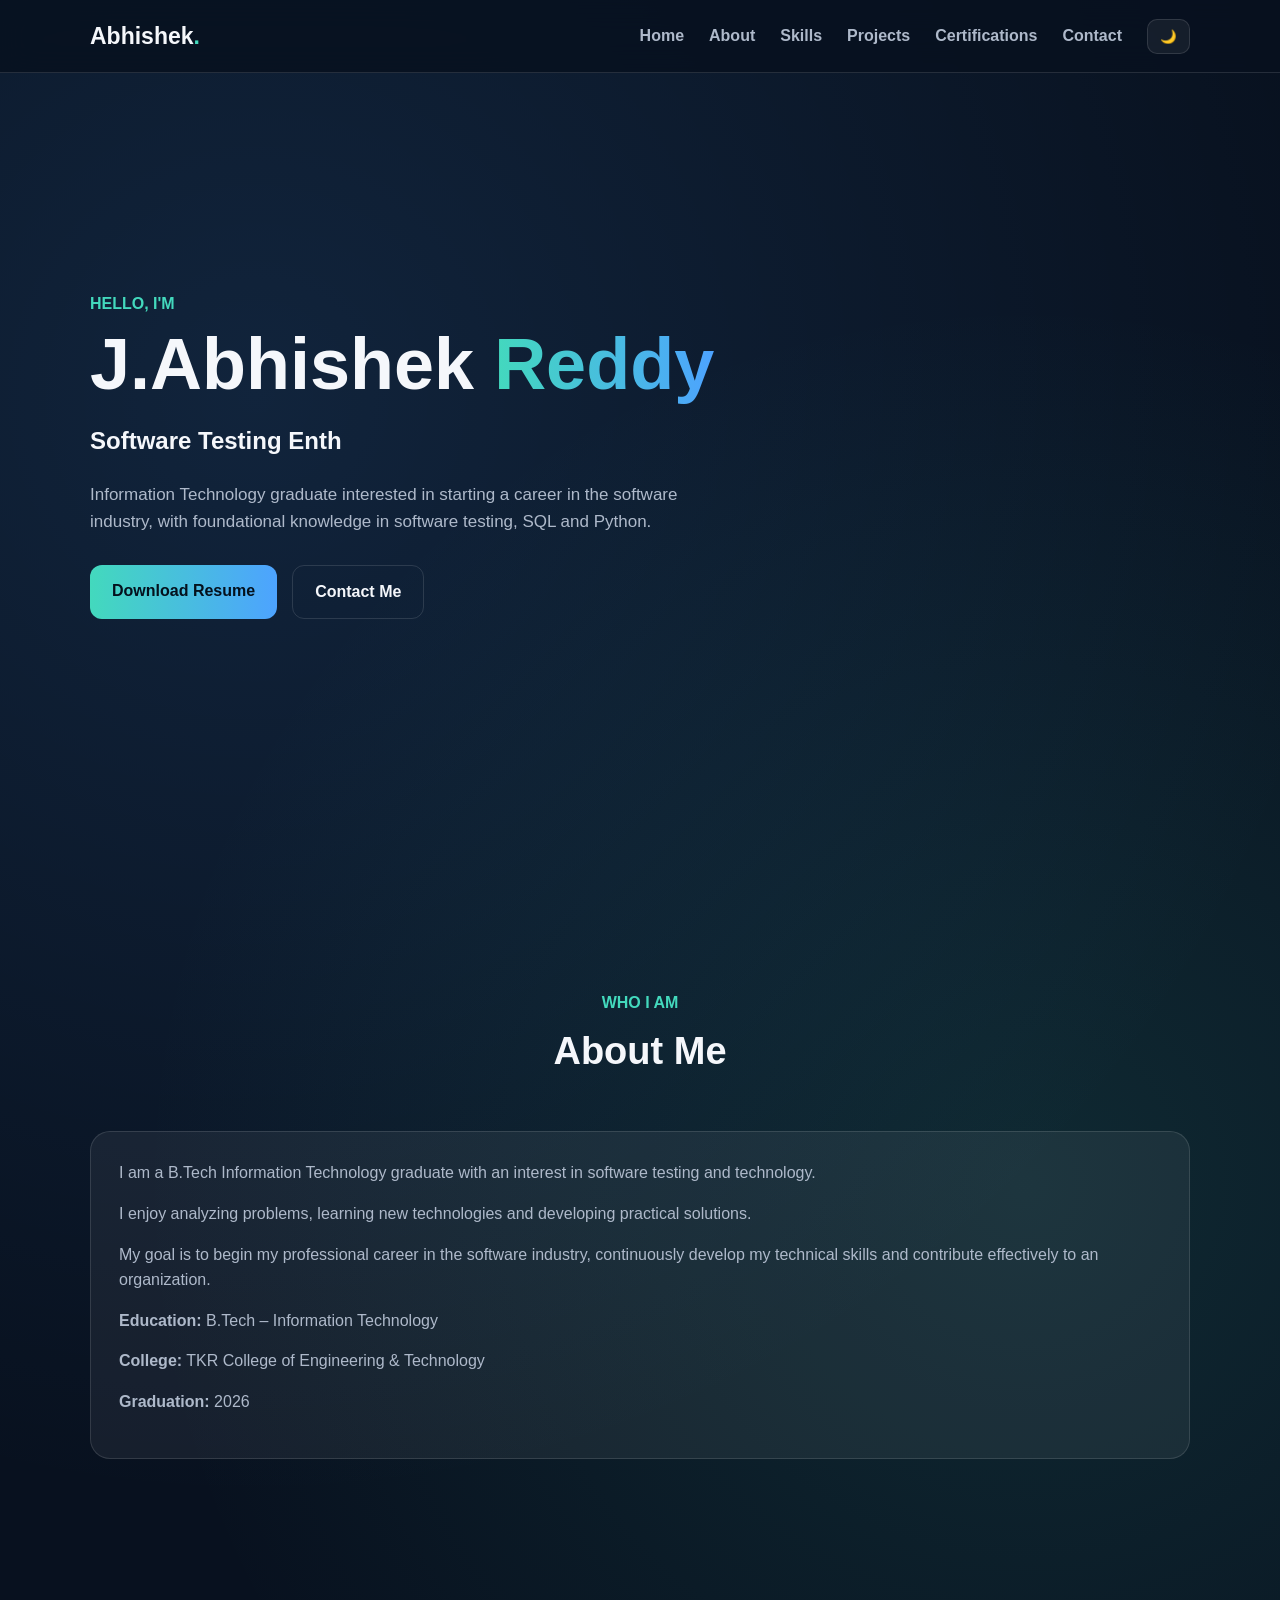
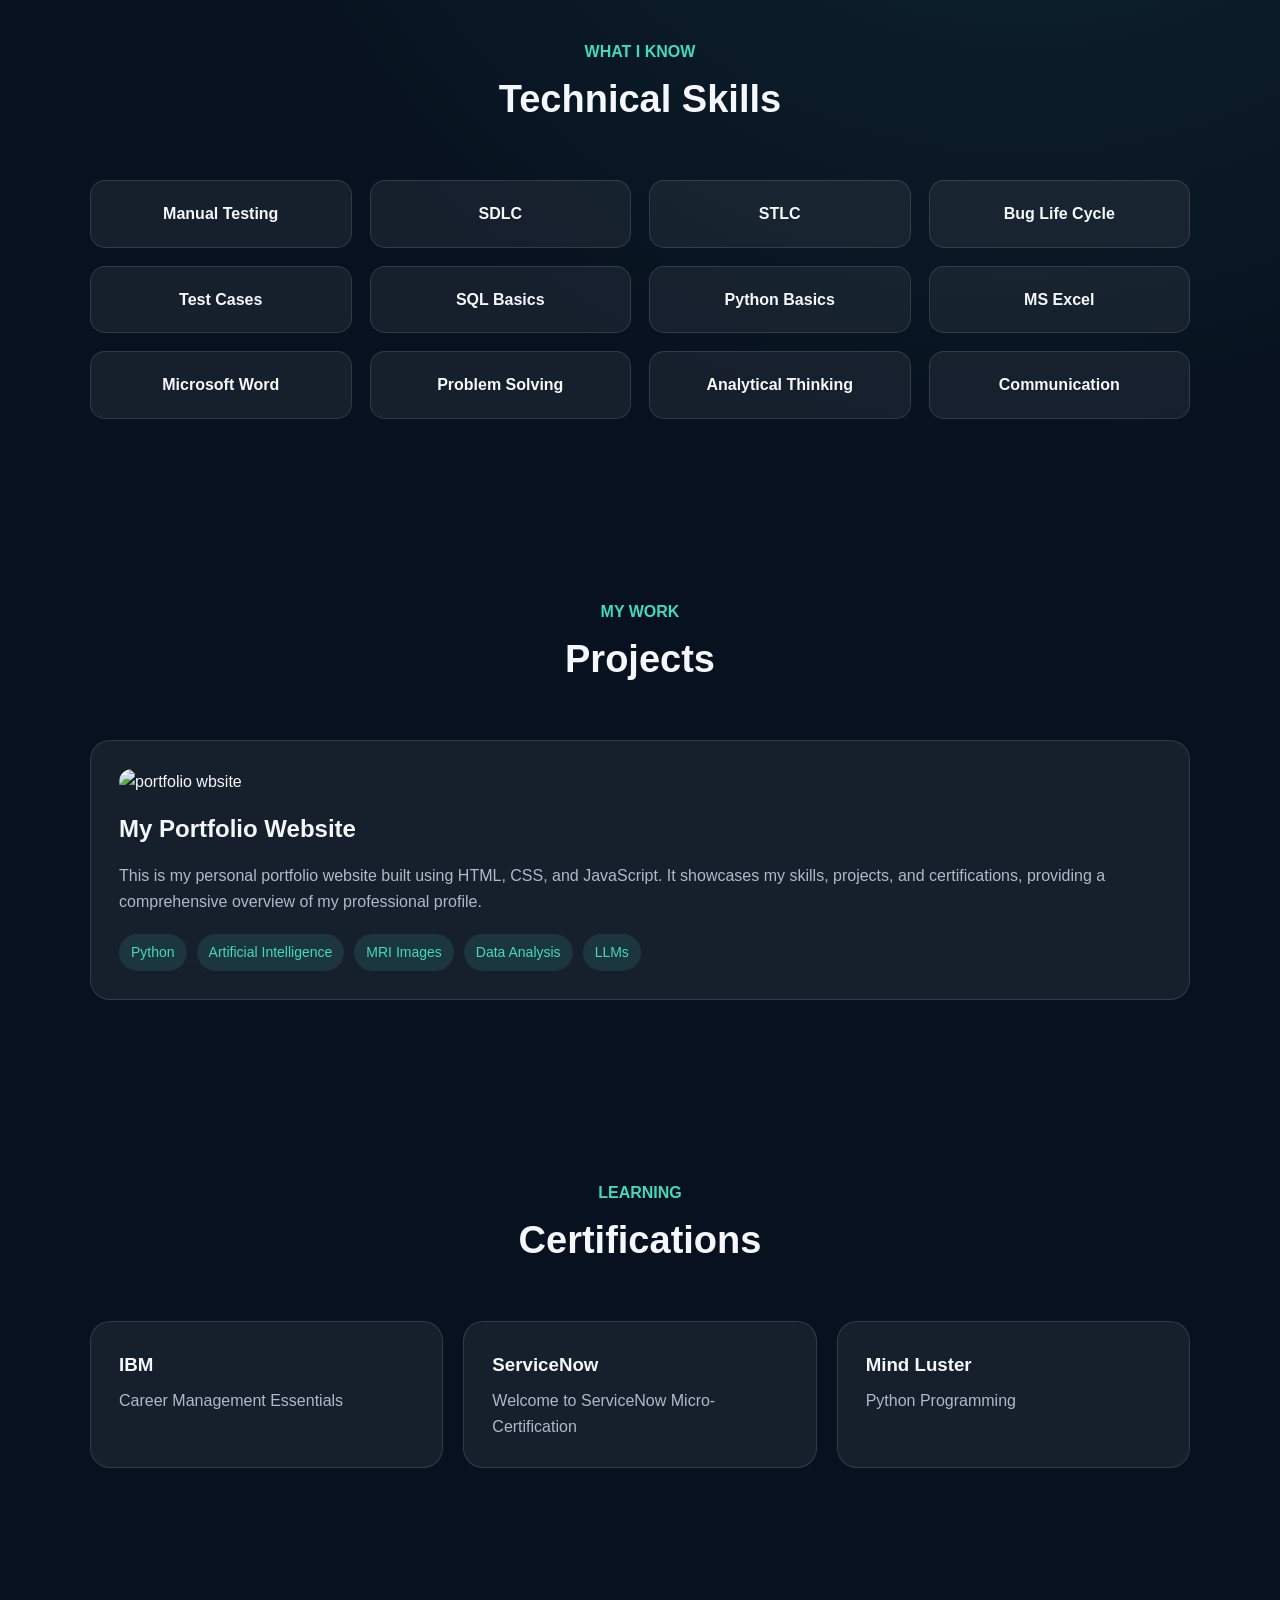
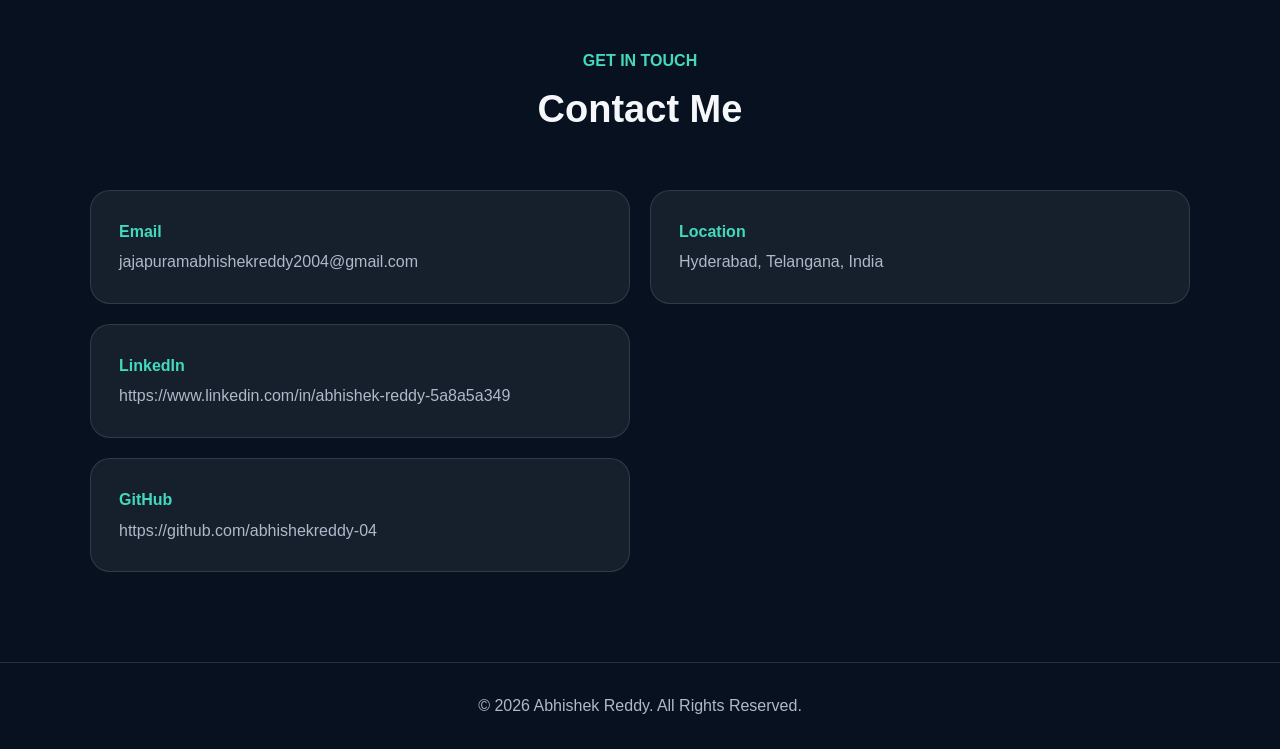
==== commit 5cc73131: "Merge branch 'main' of https://github.com/abhishekreddy-04/My-Portfolio-Site" ====
--- a/index.html
+++ b/index.html
@@ -2,14 +2,21 @@
 <html lang="en">
 <head>
   <meta charset="UTF-8" />
-  <meta name="viewport"
-  content="width=device-width, initial scale=1.0>
+  <meta name="viewport" content="width=device-width, initial-scale=1.0" />
 
   <title>Abhishek Reddy | Portfolio</title>
 
- <link rel="stylesheet" href="style.css">
+  <meta
+    name="description"
+    content="Portfolio of Abhishek Reddy - Information Technology graduate interested in software testing and technology."
+  />
+  
+<link rel="stylesheet"  href="./style.css">
+  
 </head>
+
 <body>
+
 <nav>
   <div class="container nav-inner">
 
@@ -25,7 +32,7 @@
       <a href="#projects">Projects</a>
       <a href="#certifications">Certifications</a>
       <a href="#contact">Contact</a>
-      
+
       <button class="theme-btn" onclick="toggleTheme()">🌙</button>
 
     </div>
@@ -61,7 +68,6 @@
 
         <a href="https://Abhishek_Reddy_Resume.pdf"
           target="_blank" class="btn btn-primary">
-          https://Abhishek_Reddy_Resume.pdf
           Download Resume
         </a>
 
@@ -502,4 +508,4 @@
 </script>
 
 </body>
-</html>+</html>
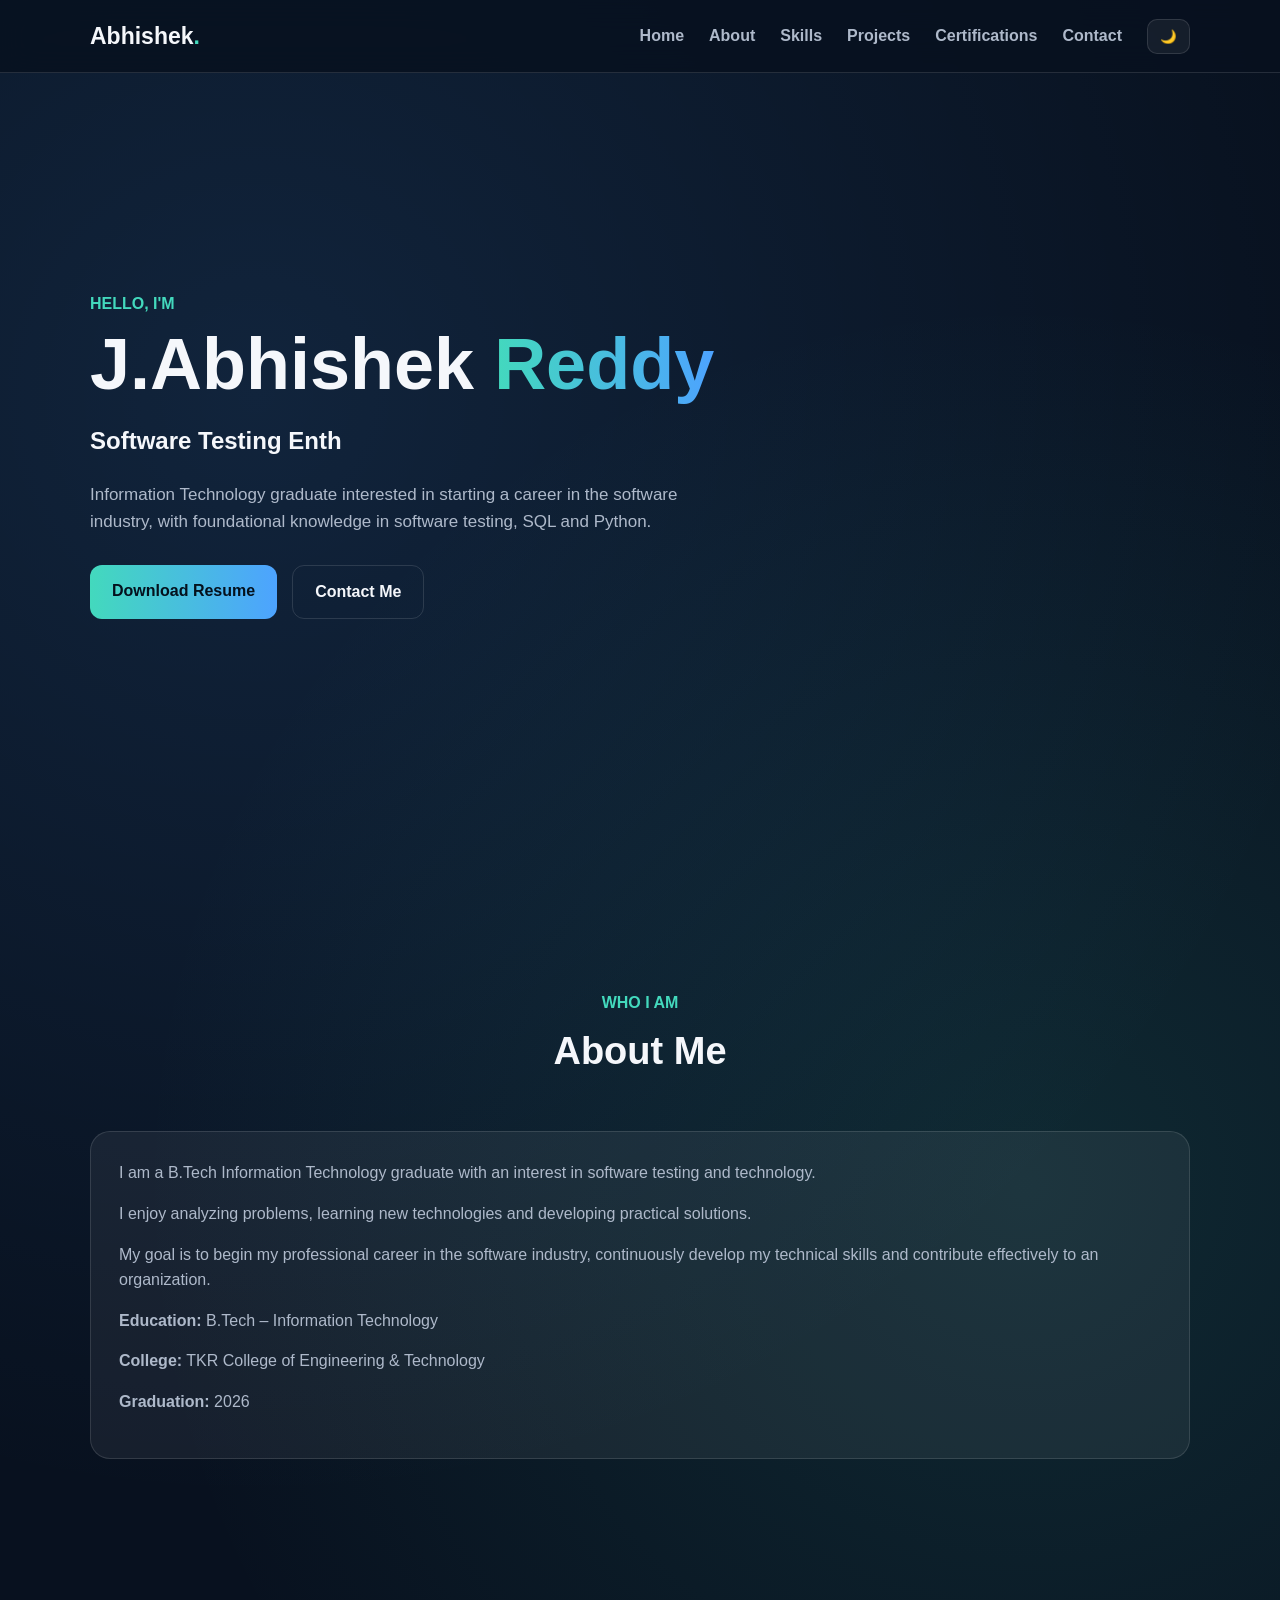
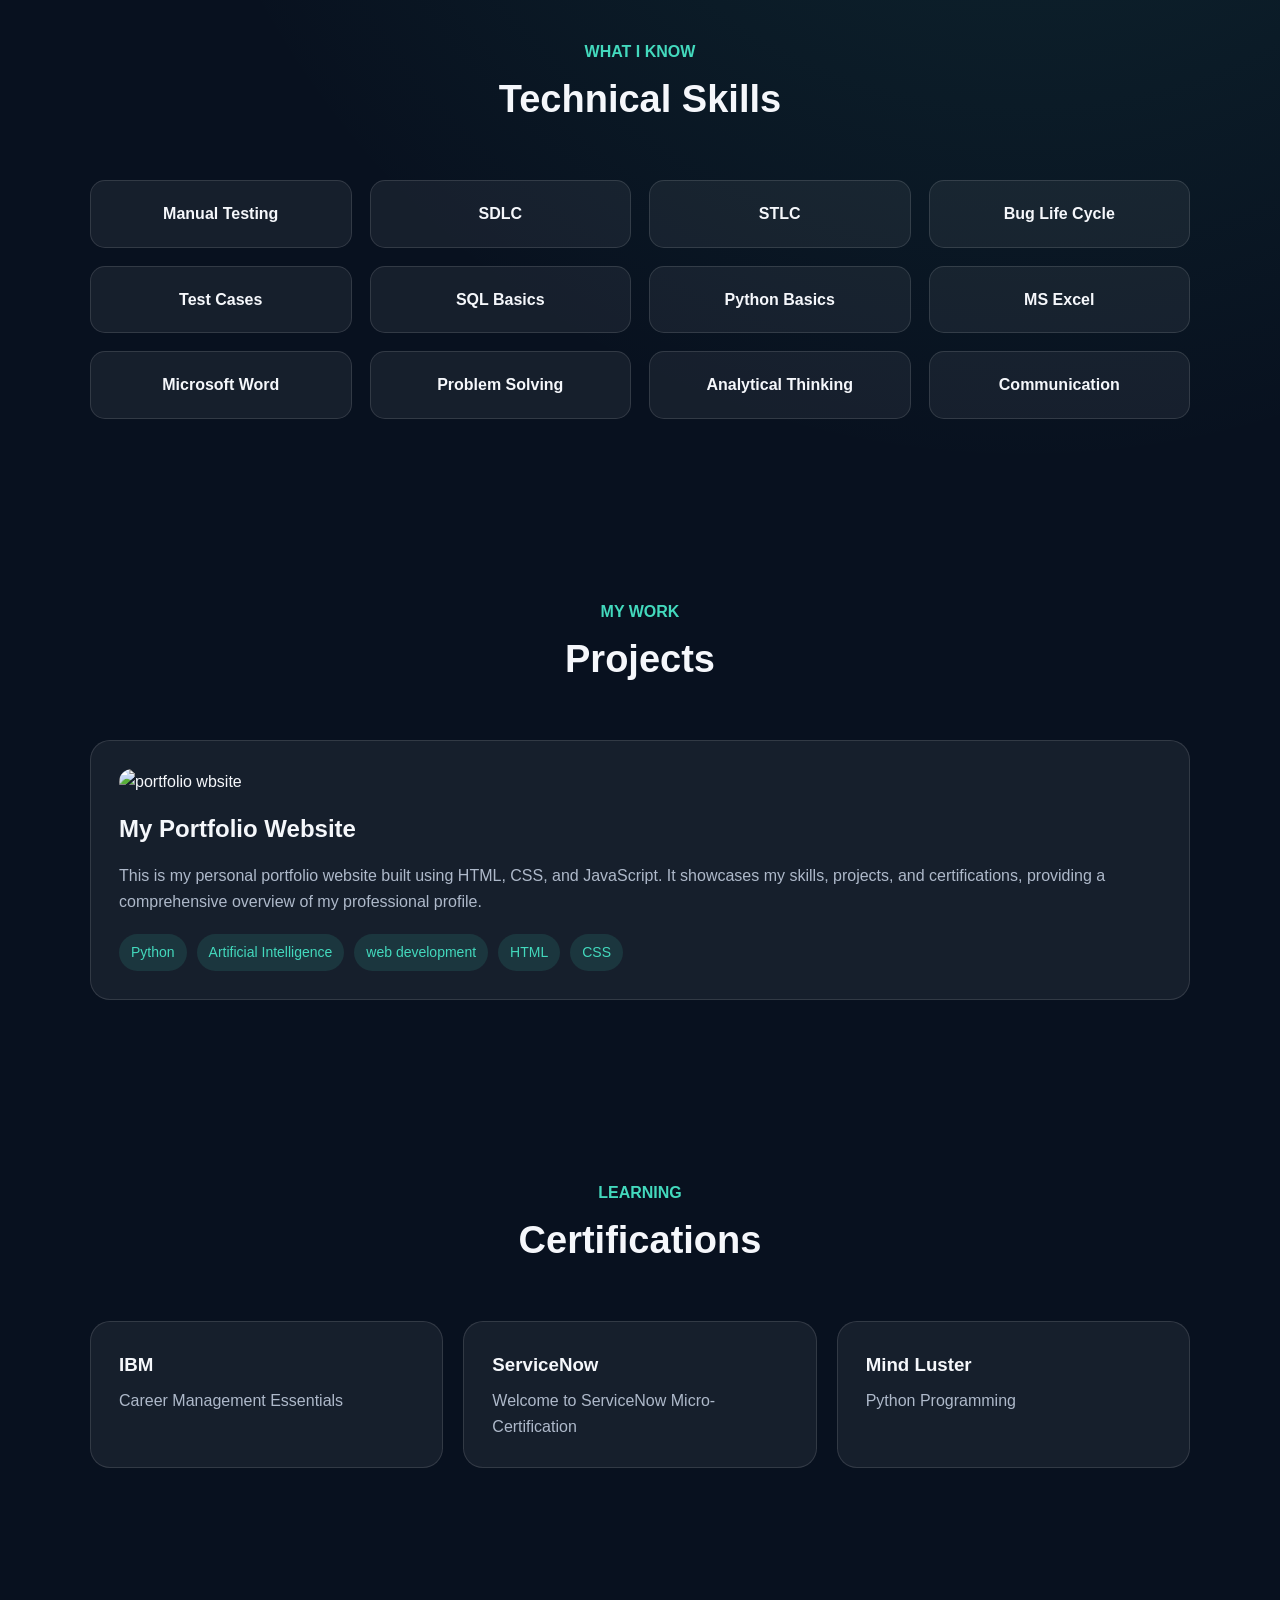
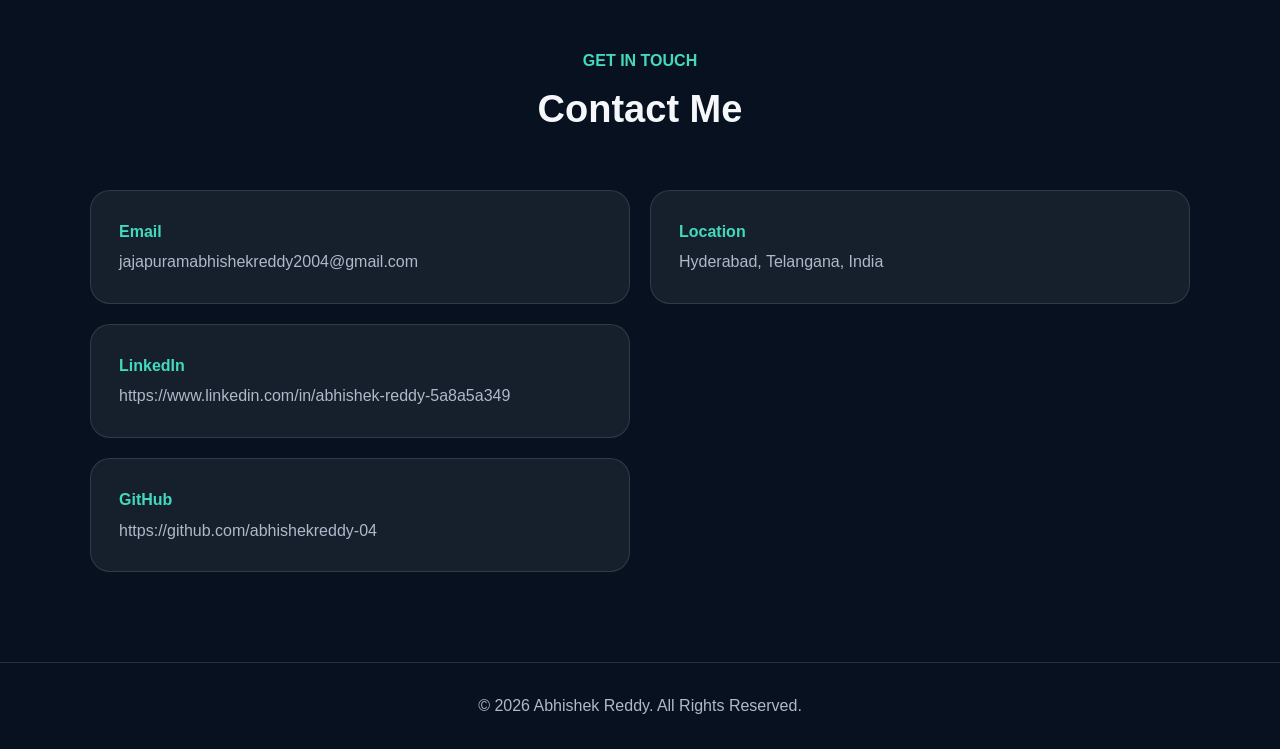
==== commit 4667d54c: "Update tags in index.html Replaced tags for 'MRI Images', 'Data Analysis', and 'LLMs' with 'web deve" ====
--- a/index.html
+++ b/index.html
@@ -226,11 +226,11 @@
 
         <span class="tag">Artificial Intelligence</span>
 
-        <span class="tag">MRI Images</span>
-
-        <span class="tag">Data Analysis</span>
-
-        <span class="tag">LLMs</span>
+        <span class="tag">web development</span>
+
+        <span class="tag">HTML</span>
+
+        <span class="tag">CSS</span>
 
       </div>
 
